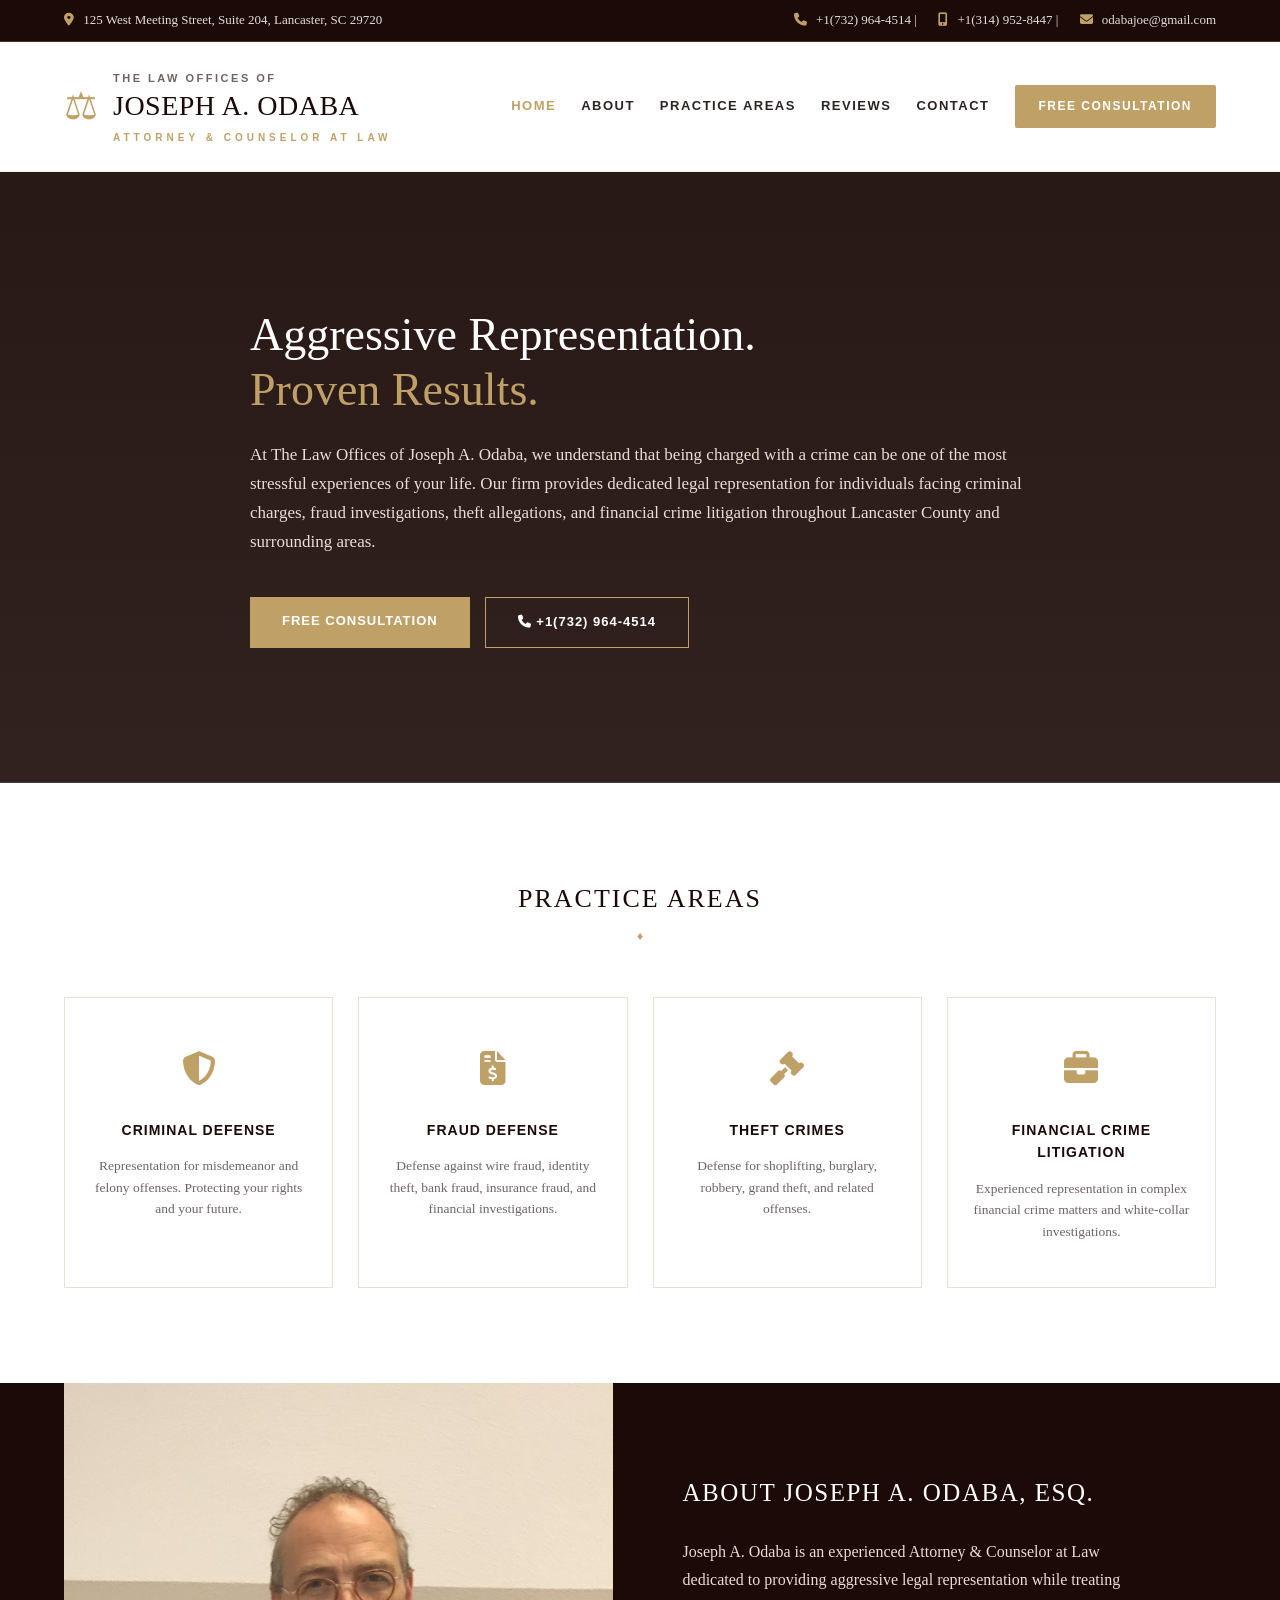
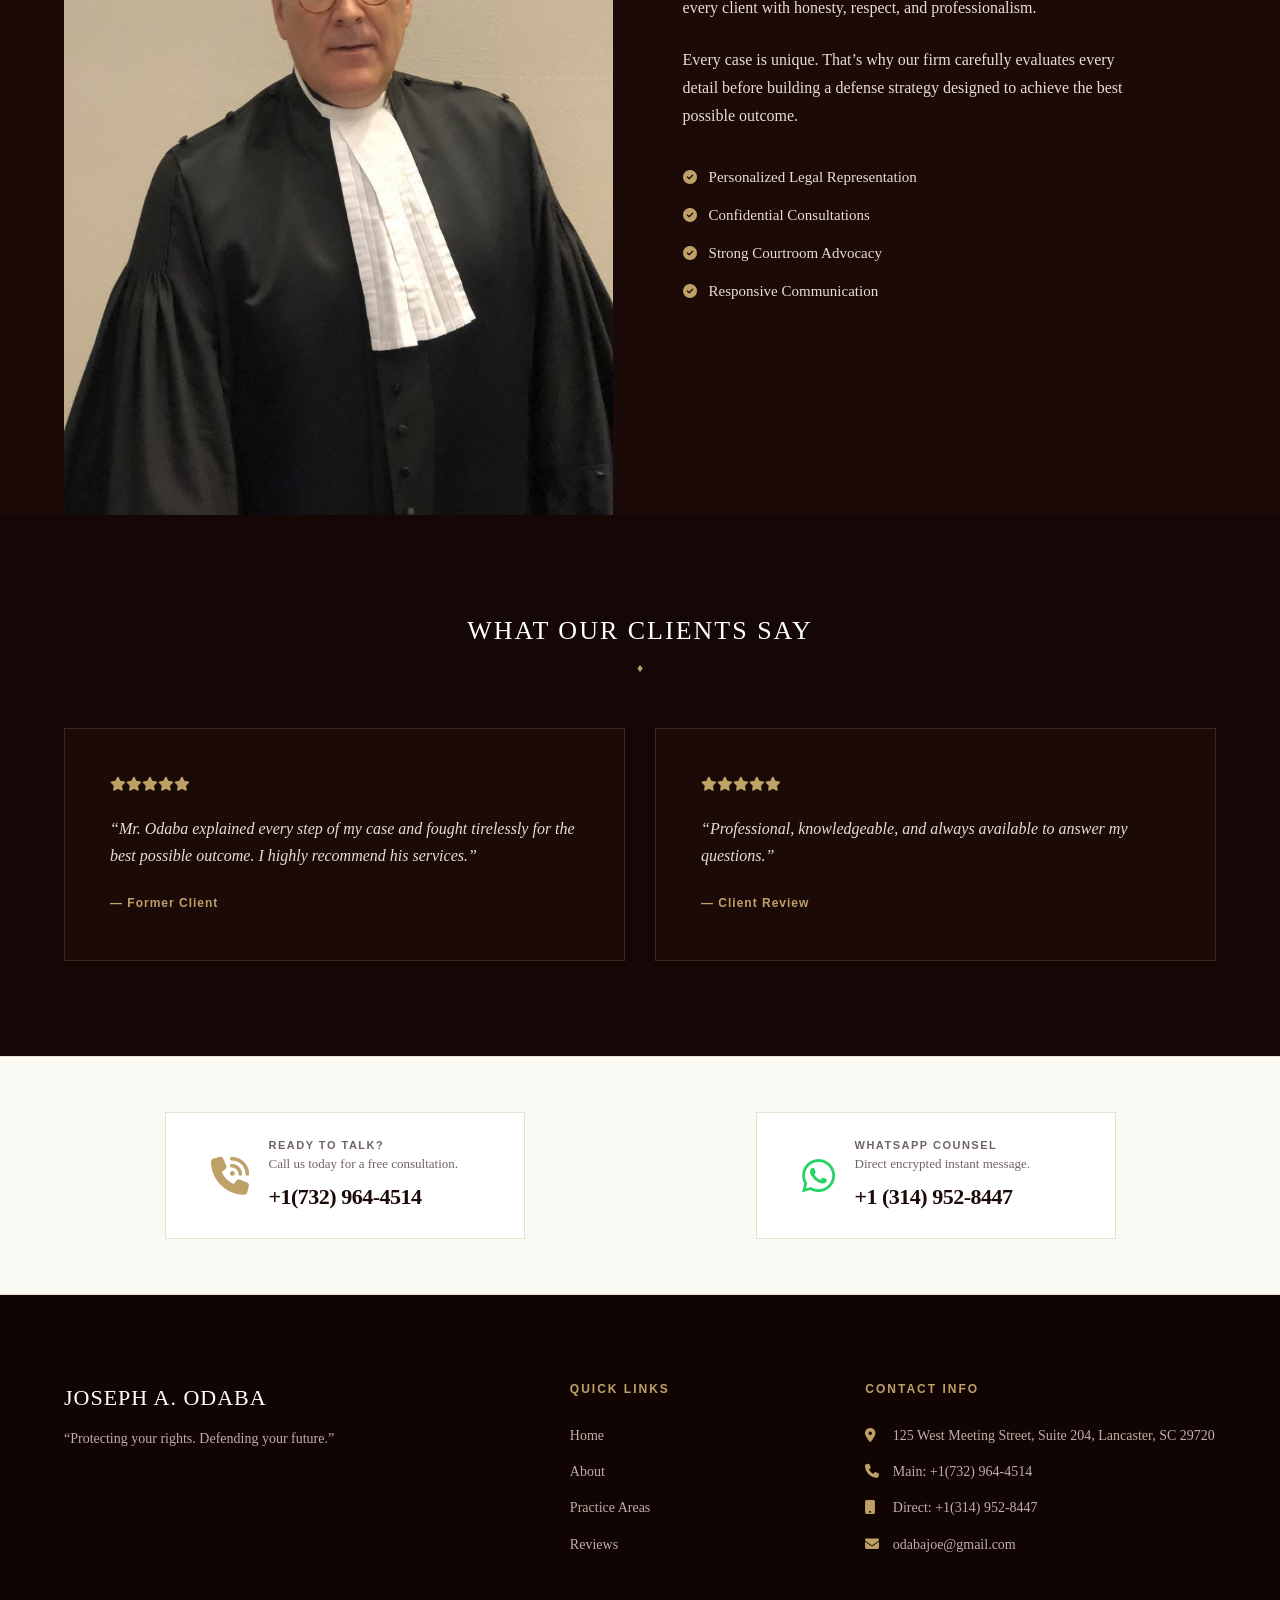
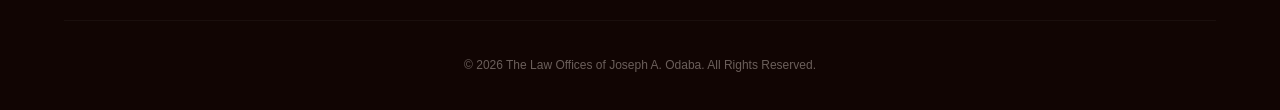
==== index.html @ 40cebd3b "fix spelling typo in index.html" ====
<!doctype html>
<html lang="en">
  <head>
    <meta charset="UTF-8" />
    <meta name="viewport" content="width=device-width, initial-scale=1.0" />
    <title>The Law Offices of Joseph A. Odaba</title>
    <link rel="stylesheet" href="style.css" />
    <!-- Font Awesome Icons -->
    <link
      rel="stylesheet"
      href="https://cdnjs.cloudflare.com/ajax/libs/font-awesome/6.4.0/css/all.min.css"
    />
  </head>
  <body>
    <!-- TOP BAR -->
    <div class="top-bar">
      <div class="container top-bar-content">
        <div class="top-left-info">
          <i class="fa-solid fa-location-dot"></i> 125 West Meeting Street,
          Suite 204, Lancaster, SC 29720
        </div>
        <div class="top-right-info">
          <span><i class="fa-solid fa-phone"></i> +1(732) 964-4514</span> |
          <span
            ><i class="fa-solid fa-mobile-screen-button"></i> +1(314)
            952-8447</span
          >
          |
          <span><i class="fa-solid fa-envelope"></i> odabajoe@gmail.com</span>
        </div>
      </div>
    </div>

    <!-- HEADER / NAVIGATION -->
    <header>
      <div class="container header-content">
        <div class="logo-area">
          <div class="scales-icon">⚖</div>
          <div class="logo-text">
            <span class="logo-title">THE LAW OFFICES OF</span>
            <h1 class="logo-name">JOSEPH A. ODABA</h1>
            <span class="logo-subtitle">ATTORNEY & COUNSELOR AT LAW</span>
          </div>
        </div>
        <nav class="main-nav">
          <a href="#home" class="active">HOME</a>
          <a href="#about">ABOUT</a>
          <a href="#practice">PRACTICE AREAS</a>
          <a href="#reviews">REVIEWS</a>
          <a href="#contact">CONTACT</a>
          <a href="#contact" class="btn-consultation">FREE CONSULTATION</a>
        </nav>
      </div>
    </header>

    <!-- HERO SECTION -->
    <section id="home" class="hero">
      <div class="hero-overlay"></div>
      <div class="container hero-content">
        <h2 class="hero-headline">
          Aggressive Representation.<br /><span class="accent-gold"
            >Proven Results.</span
          >
        </h2>
        <p class="hero-text">
          At The Law Offices of Joseph A. Odaba, we understand that being
          charged with a crime can be one of the most stressful experiences of
          your life. Our firm provides dedicated legal representation for
          individuals facing criminal charges, fraud investigations, theft
          allegations, and financial crime litigation throughout Lancaster
          County and surrounding areas.
        </p>
        <div class="hero-actions">
          <a href="#contact" class="btn-gold-solid">FREE CONSULTATION</a>
          <a href="tel:+1(732) 964-4514" class="btn-phone-outline"
            ><i class="fa-solid fa-phone"></i> +1(732) 964-4514</a
          >
        </div>
      </div>
    </section>

    <!-- PRACTICE AREAS -->
    <section id="practice" class="practice-areas">
      <div class="container">
        <h3 class="section-title">PRACTICE AREAS</h3>
        <div class="title-divider">♦</div>

        <div class="practice-grid">
          <div class="practice-card">
            <div class="card-icon-box">
              <i class="fa-solid fa-shield-halved"></i>
            </div>
            <h4>CRIMINAL DEFENSE</h4>
            <p>
              Representation for misdemeanor and felony offenses. Protecting
              your rights and your future.
            </p>
          </div>
          <div class="practice-card">
            <div class="card-icon-box">
              <i class="fa-solid fa-file-invoice-dollar"></i>
            </div>
            <h4>FRAUD DEFENSE</h4>
            <p>
              Defense against wire fraud, identity theft, bank fraud, insurance
              fraud, and financial investigations.
            </p>
          </div>
          <div class="practice-card">
            <div class="card-icon-box"><i class="fa-solid fa-gavel"></i></div>
            <h4>THEFT CRIMES</h4>
            <p>
              Defense for shoplifting, burglary, robbery, grand theft, and
              related offenses.
            </p>
          </div>
          <div class="practice-card">
            <div class="card-icon-box">
              <i class="fa-solid fa-briefcase"></i>
            </div>
            <h4>FINANCIAL CRIME LITIGATION</h4>
            <p>
              Experienced representation in complex financial crime matters and
              white-collar investigations.
            </p>
          </div>
        </div>
      </div>
    </section>

    <!-- ABOUT SECTION -->
    <section id="about" class="about-section">
      <div class="container about-grid">
        <div class="about-image-wrapper">
          <!-- Verbatim image filename referenced directly as instructed -->
          <img src="law.jpeg" alt="Joseph A. Odaba, Esq." class="lawyer-img" />
        </div>
        <div class="about-info-box">
          <h3>ABOUT JOSEPH A. ODABA, ESQ.</h3>
          <p>
            Joseph A. Odaba is an experienced Attorney & Counselor at Law
            dedicated to providing aggressive legal representation while
            treating every client with honesty, respect, and professionalism.
          </p>
          <p>
            Every case is unique. That’s why our firm carefully evaluates every
            detail before building a defense strategy designed to achieve the
            best possible outcome.
          </p>

          <ul class="why-choose-list">
            <li>
              <i class="fa-solid fa-circle-check"></i> Personalized Legal
              Representation
            </li>
            <li>
              <i class="fa-solid fa-circle-check"></i> Confidential
              Consultations
            </li>
            <li>
              <i class="fa-solid fa-circle-check"></i> Strong Courtroom Advocacy
            </li>
            <li>
              <i class="fa-solid fa-circle-check"></i> Responsive Communication
            </li>
          </ul>
        </div>
      </div>
    </section>

    <!-- TESTIMONIALS & REVIEWS -->
    <section id="reviews" class="reviews-section">
      <div class="container">
        <h3 class="section-title text-white">WHAT OUR CLIENTS SAY</h3>
        <div class="title-divider gold-divider">♦</div>

        <div class="reviews-grid">
          <div class="review-card">
            <div class="stars">
              <i class="fa-solid fa-star"></i><i class="fa-solid fa-star"></i
              ><i class="fa-solid fa-star"></i><i class="fa-solid fa-star"></i
              ><i class="fa-solid fa-star"></i>
            </div>
            <p class="review-body">
              “Mr. Odaba explained every step of my case and fought tirelessly
              for the best possible outcome. I highly recommend his services.”
            </p>
            <span class="review-author">— Former Client</span>
          </div>
          <div class="review-card">
            <div class="stars">
              <i class="fa-solid fa-star"></i><i class="fa-solid fa-star"></i
              ><i class="fa-solid fa-star"></i><i class="fa-solid fa-star"></i
              ><i class="fa-solid fa-star"></i>
            </div>
            <p class="review-body">
              “Professional, knowledgeable, and always available to answer my
              questions.”
            </p>
            <span class="review-author">— Client Review</span>
          </div>
        </div>
      </div>
    </section>

    <!-- CONTACT / FOOTER PANEL -->
    <section id="contact" class="contact-cta">
      <div class="container cta-flex">
        <div class="cta-box">
          <i class="fa-solid fa-phone-volume cta-icon"></i>
          <div>
            <h5>READY TO TALK?</h5>
            <p>Call us today for a free consultation.</p>
            <a href="tel:+1(732) 964-4514" class="cta-link">+1(732) 964-4514</a>
          </div>
        </div>
        <div class="cta-box">
          <i class="fa-brands fa-whatsapp cta-icon whatsapp-color"></i>
          <div>
            <h5>WHATSAPP COUNSEL</h5>
            <p>Direct encrypted instant message.</p>
            <a href="https://wa.me/13149528447" target="_blank" class="cta-link"
              >+1 (314) 952-8447</a
            >
          </div>
        </div>
      </div>
    </section>

    <footer>
      <div class="container footer-grid">
        <div class="footer-col branding">
          <h2>JOSEPH A. ODABA</h2>
          <p>“Protecting your rights. Defending your future.”</p>
        </div>
        <div class="footer-col links">
          <h4>QUICK LINKS</h4>
          <a href="#home">Home</a>
          <a href="#about">About</a>
          <a href="#practice">Practice Areas</a>
          <a href="#reviews">Reviews</a>
        </div>
        <div class="footer-col contact-info">
          <h4>CONTACT INFO</h4>
          <p>
            <i class="fa-solid fa-location-dot"></i> 125 West Meeting Street,
            Suite 204, Lancaster, SC 29720
          </p>
          <p><i class="fa-solid fa-phone"></i> Main: +1(732) 964-4514</p>
          <p>
            <i class="fa-solid fa-mobile-button"></i> Direct: +1(314) 952-8447
          </p>
          <p><i class="fa-solid fa-envelope"></i> odabajoe@gmail.com</p>
        </div>
      </div>
      <div class="footer-bottom">
        &copy; 2026 The Law Offices of Joseph A. Odaba. All Rights Reserved.
      </div>
    </footer>
  </body>
</html>
---- style.css ----
/* ==========================================================================
   THE LAW OFFICES OF JOSEPH A. ODABA - PRECISE COLOR MATRIX
   ========================================================================== */

:root {
  /* Exact tones sampled directly from the provided design layout */
  --espresso-dark: #1b0a07; /* Signature deep chocolate brown seen in the hero & footers */
  --espresso-card: #271410; /* Lighter warm brown tone used inside dark section cards */
  --gold-premium: #bfa168; /* The luxurious gold/amber for titles, stars, and buttons */
  --gold-hover: #a3854e; /* Rich deep gold for hover feedback animations */
  --cream-bg: #fbf9f4; /* Off-white warm background contrast panels */
  --white: #ffffff; /* Default crisp background */
  --text-charcoal: #2d2422; /* Off-black text color specialized for elite readability */
  --text-muted: #706461; /* Muted ash brown for structural subtext lines */
  --border-light: #eae0d2; /* Elegant fine lines to section content grid cards */
}

/* --- Global Overrides & Baseline Typography --- */
* {
  margin: 0;
  padding: 0;
  box-sizing: border-box;
  font-family: "Times New Roman", Times, Georgia, serif;
  scroll-behavior: smooth;
}

body {
  background-color: var(--white);
  color: var(--text-charcoal);
  line-height: 1.6;
  -webkit-font-smoothing: antialiased;
}

.container {
  width: 90%;
  max-width: 1240px;
  margin: 0 auto;
}

/* --- 1. Top Global Bar (Deep Espresso) --- */
.top-bar {
  background-color: var(--espresso-dark);
  color: #e3deda;
  font-size: 13px;
  padding: 10px 0;
  border-bottom: 1px solid rgba(191, 161, 104, 0.25);
  font-family: "Arial", sans-serif;
}
.top-bar-content {
  display: flex;
  justify-content: space-between;
  align-items: center;
}
.top-bar i {
  color: var(--gold-premium);
  margin-right: 6px;
}
.top-right-info span {
  margin-left: 18px;
}

/* --- 2. Executive Navigation Suite --- */
header {
  background-color: var(--white);
  padding: 22px 0;
  border-bottom: 1px solid #f5efe7;
}
.header-content {
  display: flex;
  justify-content: space-between;
  align-items: center;
}
.logo-area {
  display: flex;
  align-items: center;
  gap: 15px;
}
.scales-icon {
  font-size: 38px;
  color: var(--gold-premium);
  line-height: 1;
}
.logo-text .logo-title {
  font-size: 11px;
  letter-spacing: 2.5px;
  color: var(--text-muted);
  font-family: "Arial", sans-serif;
  font-weight: 700;
}
.logo-name {
  font-size: 28px;
  font-weight: normal;
  color: var(--espresso-dark);
  letter-spacing: 0.5px;
  line-height: 1;
  margin: 3px 0;
}
.logo-subtitle {
  font-size: 10px;
  letter-spacing: 4px;
  color: var(--gold-premium);
  font-family: "Arial", sans-serif;
  font-weight: bold;
}
.main-nav {
  display: flex;
  align-items: center;
  gap: 25px;
}
.main-nav a {
  text-decoration: none;
  color: var(--text-charcoal);
  font-size: 13px;
  font-weight: 600;
  letter-spacing: 1.5px;
  font-family: "Arial", sans-serif;
  transition: color 0.2s ease;
}
.main-nav a:hover,
.main-nav a.active {
  color: var(--gold-premium);
}
.btn-consultation {
  background-color: var(--gold-premium);
  color: var(--white) !important;
  padding: 12px 24px;
  font-size: 12px !important;
  font-weight: 700 !important;
  letter-spacing: 1px;
  border-radius: 2px;
  transition: background-color 0.2s ease;
}
.btn-consultation:hover {
  background-color: var(--gold-hover);
}

/* --- 3. Hero Showcase Zone (Warm Dark Brown Gradient) --- */
.hero {
  position: relative;
  /* Implements the exact dark-brown background tone utilizing a fall-back corporate banner overlay */
  background:
    linear-gradient(rgba(27, 10, 7, 0.94), rgba(27, 10, 7, 0.9)),
    url("https://images.unsplash.com/photo-1589829545856-d10d557cf95f?auto=format&fit=crop&q=80&w=1600");
  background-size: cover;
  background-position: center;
  padding: 135px 0;
  color: var(--white);
}
.hero-content {
  max-width: 780px;
}
.hero-headline {
  font-size: 46px;
  font-weight: normal;
  line-height: 1.2;
  margin-bottom: 24px;
}
.accent-gold {
  color: var(--gold-premium);
}
.hero-text {
  font-size: 17px;
  line-height: 1.7;
  color: #eada91; /* Warm tinted readability color */
  color: #ebdcd5;
  margin-bottom: 40px;
}
.hero-actions {
  display: flex;
  gap: 15px;
}
.btn-gold-solid {
  background-color: var(--gold-premium);
  color: var(--white);
  padding: 14px 32px;
  text-decoration: none;
  font-size: 13px;
  font-weight: bold;
  font-family: "Arial", sans-serif;
  letter-spacing: 1px;
  transition: background-color 0.2s;
}
.btn-gold-solid:hover {
  background-color: var(--gold-hover);
}

.btn-phone-outline {
  border: 1px solid var(--gold-premium);
  color: var(--white);
  padding: 14px 32px;
  text-decoration: none;
  font-size: 13px;
  font-weight: bold;
  font-family: "Arial", sans-serif;
  letter-spacing: 1px;
  transition:
    background-color 0.2s,
    color 0.2s;
}
.btn-phone-outline:hover {
  background-color: var(--gold-premium);
  color: var(--espresso-dark);
}

/* --- 4. Practice Areas Showcase (White Background Section) --- */
.practice-areas {
  padding: 95px 0;
  background-color: var(--white);
}
.section-title {
  text-align: center;
  font-size: 26px;
  font-weight: normal;
  letter-spacing: 2px;
  color: var(--espresso-dark);
}
.title-divider {
  text-align: center;
  color: var(--gold-premium);
  font-size: 12px;
  margin: 8px 0 50px 0;
}
.practice-grid {
  display: grid;
  grid-template-columns: repeat(4, 1fr);
  gap: 25px;
}
.practice-card {
  border: 1px solid var(--border-light);
  padding: 45px 24px;
  text-align: center;
  background: var(--white);
  transition:
    transform 0.2s,
    border-color 0.2s,
    box-shadow 0.2s;
}
.practice-card:hover {
  border-color: var(--gold-premium);
  transform: translateY(-4px);
  box-shadow: 0 8px 20px rgba(27, 10, 7, 0.05);
}
.card-icon-box {
  font-size: 34px;
  color: var(--gold-premium);
  margin-bottom: 22px;
}
.practice-card h4 {
  font-size: 14px;
  font-family: "Arial", sans-serif;
  color: var(--espresso-dark);
  margin-bottom: 14px;
  letter-spacing: 1px;
  font-weight: 700;
}
.practice-card p {
  font-size: 13.5px;
  color: var(--text-muted);
  line-height: 1.6;
}

/* --- 5. Bio Segment (Deep Chocolate Brown Background Panel) --- */
.about-section {
  background-color: var(--espresso-dark);
  color: var(--white);
  padding: 0;
}
.about-grid {
  display: grid;
  grid-template-columns: 1fr 1.1fr;
  align-items: stretch;
}
.about-image-wrapper {
  position: relative;
  min-height: 500px;
}
.lawyer-img {
  width: 100%;
  height: 100%;
  object-fit: cover;
  display: block;
}
.about-info-box {
  padding: 90px 70px;
  background-color: var(--espresso-dark);
}
.about-info-box h3 {
  font-size: 25px;
  font-weight: normal;
  color: var(--white);
  letter-spacing: 1.5px;
  margin-bottom: 25px;
}
.about-info-box p {
  font-size: 16px;
  line-height: 1.75;
  margin-bottom: 24px;
  color: #ebdcd5;
}
.why-choose-list {
  list-style: none;
  margin-top: 35px;
}
.why-choose-list li {
  font-size: 15px;
  margin-bottom: 14px;
  display: flex;
  align-items: center;
  color: #ebdcd5;
}
.why-choose-list i {
  color: var(--gold-premium);
  margin-right: 12px;
  font-size: 14px;
}

/* --- 6. Client Testimonials (Rich Espresso / Charcoal Dark Brown) --- */
.reviews-section {
  background-color: #140705; /* Extra deep tone matching the lower sections */
  padding: 95px 0;
}
.text-white {
  color: var(--white);
}
.reviews-grid {
  display: grid;
  grid-template-columns: 1fr 1fr;
  gap: 30px;
}
.review-card {
  background-color: var(--espresso-dark);
  padding: 45px;
  border: 1px solid rgba(191, 161, 104, 0.2);
}
.stars {
  color: var(--gold-premium);
  margin-bottom: 18px;
  font-size: 14px;
}
.review-body {
  color: #e6ded9;
  font-style: italic;
  font-size: 16px;
  line-height: 1.7;
  margin-bottom: 20px;
}
.review-author {
  color: var(--gold-premium);
  font-family: "Arial", sans-serif;
  font-size: 12px;
  font-weight: bold;
  letter-spacing: 1px;
}

/* --- 7. Contact Communications Split (Warm Cream / White Background) --- */
.contact-cta {
  background-color: var(--cream-bg);
  border-top: 1px solid var(--border-light);
  border-bottom: 1px solid var(--border-light);
  padding: 55px 0;
}
.cta-flex {
  display: flex;
  justify-content: space-around;
  align-items: center;
  flex-wrap: wrap;
  gap: 30px;
}
.cta-box {
  display: flex;
  align-items: center;
  gap: 20px;
  background: var(--white);
  padding: 24px 45px;
  border: 1px solid var(--border-light);
  min-width: 360px;
}
.cta-icon {
  font-size: 38px;
  color: var(--gold-premium);
}
.whatsapp-color {
  color: #25d366; /* Standard modern chat icon green code */
}
.cta-box h5 {
  font-family: "Arial", sans-serif;
  font-size: 11px;
  letter-spacing: 1.5px;
  color: var(--text-muted);
  font-weight: 700;
}
.cta-box p {
  font-size: 13px;
  color: var(--text-muted);
  margin-bottom: 4px;
}
.cta-link {
  font-size: 22px;
  font-weight: bold;
  color: var(--espresso-dark);
  text-decoration: none;
  letter-spacing: -0.5px;
}

/* --- 8. Firm Footer Matrix (Deepest Midnight Espresso Brown) --- */
footer {
  background-color: #110503;
  color: #bfaea9;
  padding: 85px 0 35px 0;
  font-size: 14px;
}
.footer-grid {
  display: grid;
  grid-template-columns: 1.3fr 0.7fr 1fr;
  gap: 50px;
  padding-bottom: 50px;
  border-bottom: 1px solid rgba(255, 255, 255, 0.04);
}
.footer-col h2 {
  color: var(--white);
  font-weight: normal;
  font-size: 22px;
  letter-spacing: 1px;
  margin-bottom: 12px;
}
.footer-col h4 {
  color: var(--gold-premium);
  font-family: "Arial", sans-serif;
  font-size: 12px;
  font-weight: bold;
  margin-bottom: 25px;
  letter-spacing: 2px;
}
.footer-col a {
  display: block;
  color: #bfaea9;
  text-decoration: none;
  margin-bottom: 14px;
  transition: color 0.2s;
}
.footer-col a:hover {
  color: var(--gold-premium);
}
.footer-col p {
  margin-bottom: 14px;
  line-height: 1.6;
}
.footer-col i {
  color: var(--gold-premium);
  margin-right: 10px;
  width: 14px;
}
.footer-bottom {
  text-align: center;
  font-size: 12px;
  color: #6b5f5b;
  padding-top: 35px;
  font-family: "Arial", sans-serif;
}

/* --- Adaptive Viewport Layout Matrices --- */
@media (max-width: 1024px) {
  .practice-grid {
    grid-template-columns: repeat(2, 1fr);
  }
  .about-grid {
    grid-template-columns: 1fr;
  }
  .about-image-wrapper {
    min-height: 380px;
  }
  .footer-grid {
    grid-template-columns: 1fr;
    gap: 40px;
  }
}

@media (max-width: 768px) {
  .header-content {
    flex-direction: column;
    gap: 20px;
    text-align: center;
  }
  .main-nav {
    flex-direction: column;
    gap: 15px;
  }
  .hero h1 {
    font-size: 34px;
  }
  .practice-grid,
  .reviews-grid {
    grid-template-columns: 1fr;
  }
  .top-bar-content {
    flex-direction: column;
    gap: 8px;
    text-align: center;
  }
}
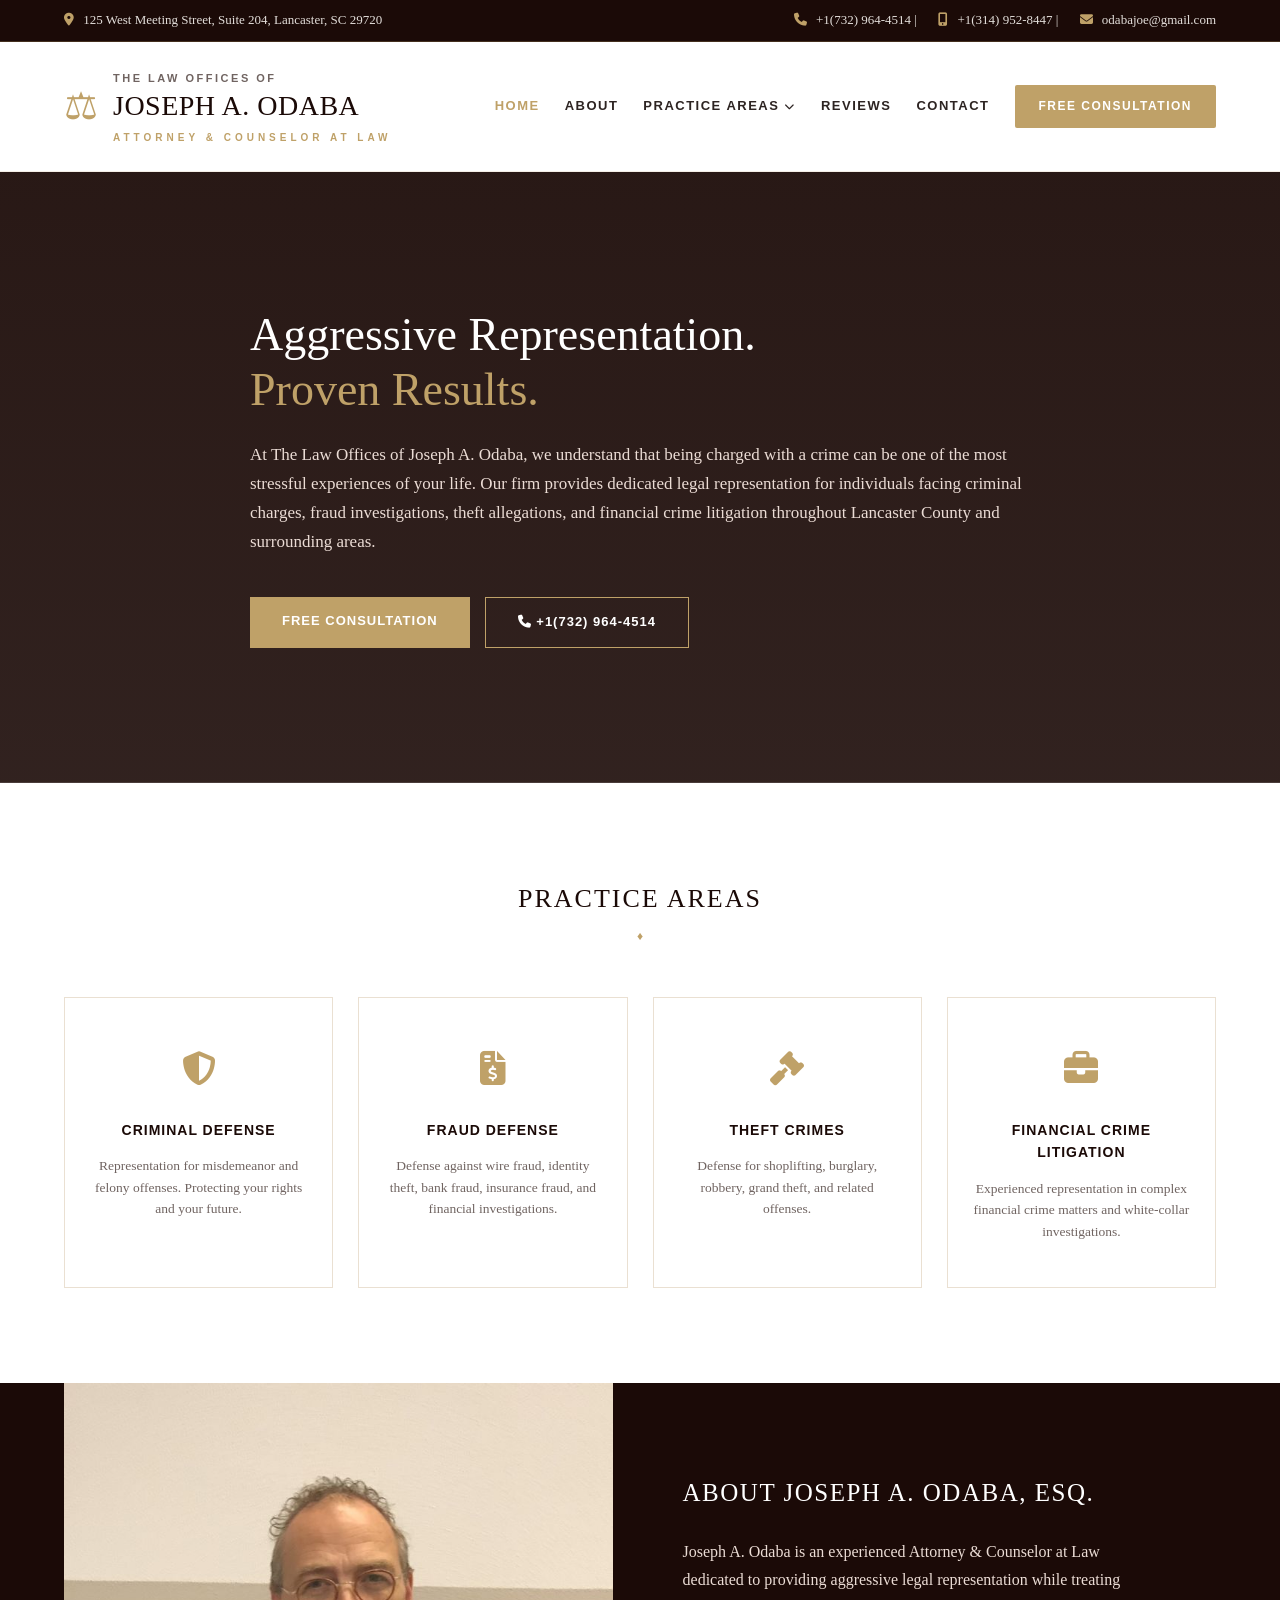
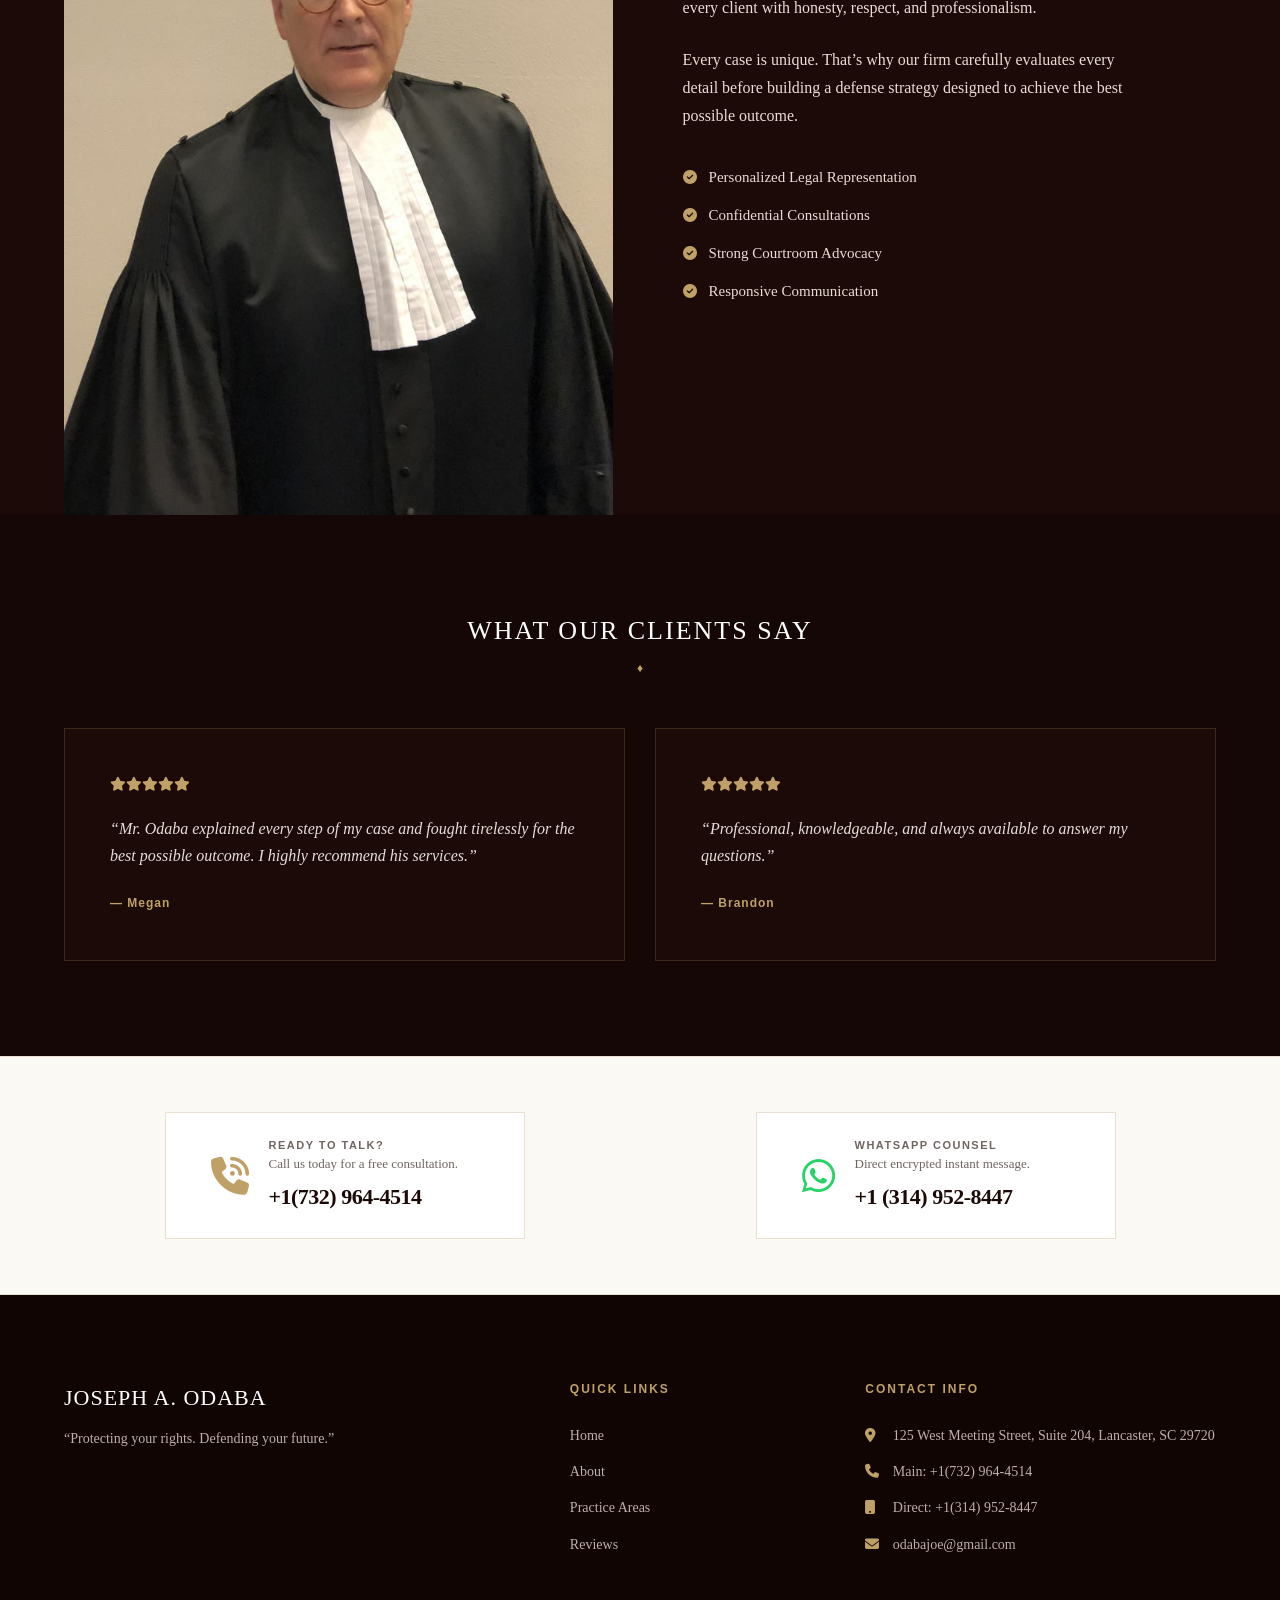
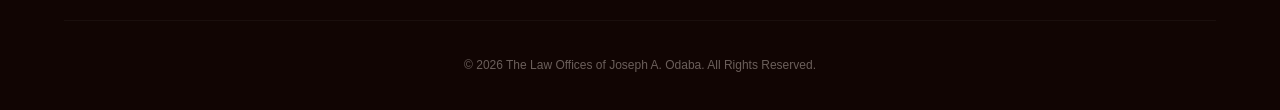
==== commit 188e2426: "Add responsive CSS dropdown menu" ====
--- a/index.html
+++ b/index.html
@@ -5,14 +5,12 @@
     <meta name="viewport" content="width=device-width, initial-scale=1.0" />
     <title>The Law Offices of Joseph A. Odaba</title>
     <link rel="stylesheet" href="style.css" />
-    <!-- Font Awesome Icons -->
     <link
       rel="stylesheet"
       href="https://cdnjs.cloudflare.com/ajax/libs/font-awesome/6.4.0/css/all.min.css"
     />
   </head>
   <body>
-    <!-- TOP BAR -->
     <div class="top-bar">
       <div class="container top-bar-content">
         <div class="top-left-info">
@@ -31,7 +29,6 @@
       </div>
     </div>
 
-    <!-- HEADER / NAVIGATION -->
     <header>
       <div class="container header-content">
         <div class="logo-area">
@@ -42,10 +39,30 @@
             <span class="logo-subtitle">ATTORNEY & COUNSELOR AT LAW</span>
           </div>
         </div>
+
+        <input type="checkbox" id="menu-toggle" class="menu-toggle" />
+        <label for="menu-toggle" class="hamburger">
+          <span></span>
+          <span></span>
+          <span></span>
+        </label>
+
         <nav class="main-nav">
           <a href="#home" class="active">HOME</a>
           <a href="#about">ABOUT</a>
-          <a href="#practice">PRACTICE AREAS</a>
+
+          <div class="dropdown">
+            <a href="#practice" class="dropdown-trigger"
+              >PRACTICE AREAS <i class="fa-solid fa-chevron-down arrow"></i
+            ></a>
+            <div class="dropdown-content">
+              <a href="#practice">Criminal Defense</a>
+              <a href="#practice">Fraud Defense</a>
+              <a href="#practice">Theft Crimes</a>
+              <a href="#practice">Financial Crime Litigation</a>
+            </div>
+          </div>
+
           <a href="#reviews">REVIEWS</a>
           <a href="#contact">CONTACT</a>
           <a href="#contact" class="btn-consultation">FREE CONSULTATION</a>
@@ -53,7 +70,6 @@
       </div>
     </header>
 
-    <!-- HERO SECTION -->
     <section id="home" class="hero">
       <div class="hero-overlay"></div>
       <div class="container hero-content">
@@ -79,7 +95,6 @@
       </div>
     </section>
 
-    <!-- PRACTICE AREAS -->
     <section id="practice" class="practice-areas">
       <div class="container">
         <h3 class="section-title">PRACTICE AREAS</h3>
@@ -128,11 +143,9 @@
       </div>
     </section>
 
-    <!-- ABOUT SECTION -->
     <section id="about" class="about-section">
       <div class="container about-grid">
         <div class="about-image-wrapper">
-          <!-- Verbatim image filename referenced directly as instructed -->
           <img src="law.jpeg" alt="Joseph A. Odaba, Esq." class="lawyer-img" />
         </div>
         <div class="about-info-box">
@@ -168,7 +181,6 @@
       </div>
     </section>
 
-    <!-- TESTIMONIALS & REVIEWS -->
     <section id="reviews" class="reviews-section">
       <div class="container">
         <h3 class="section-title text-white">WHAT OUR CLIENTS SAY</h3>
@@ -185,7 +197,7 @@
               “Mr. Odaba explained every step of my case and fought tirelessly
               for the best possible outcome. I highly recommend his services.”
             </p>
-            <span class="review-author">— Former Client</span>
+            <span class="review-author">— Megan</span>
           </div>
           <div class="review-card">
             <div class="stars">
@@ -197,13 +209,12 @@
               “Professional, knowledgeable, and always available to answer my
               questions.”
             </p>
-            <span class="review-author">— Client Review</span>
-          </div>
-        </div>
-      </div>
-    </section>
-
-    <!-- CONTACT / FOOTER PANEL -->
+            <span class="review-author">— Brandon</span>
+          </div>
+        </div>
+      </div>
+    </section>
+
     <section id="contact" class="contact-cta">
       <div class="container cta-flex">
         <div class="cta-box">
--- a/style.css
+++ b/style.css
@@ -64,6 +64,7 @@
   background-color: var(--white);
   padding: 22px 0;
   border-bottom: 1px solid #f5efe7;
+  position: relative; /* Added to keep nav stack order exact */
 }
 .header-content {
   display: flex;
@@ -132,6 +133,66 @@
 }
 .btn-consultation:hover {
   background-color: var(--gold-hover);
+}
+
+/* ==========================================
+   ADDED: PURE CSS RESPONSIVE DROPDOWN ENGINE
+   ========================================== */
+.menu-toggle,
+.hamburger {
+  display: none; /* Default hidden on desktop screens */
+}
+
+/* Dropdown Wrapper Container */
+.dropdown {
+  position: relative;
+  display: inline-block;
+}
+.dropdown-trigger {
+  display: flex;
+  align-items: center;
+}
+.dropdown-trigger .arrow {
+  font-size: 10px;
+  margin-left: 5px;
+  transition: transform 0.2s ease;
+}
+
+/* Hidden container state */
+.dropdown-content {
+  display: none;
+  position: absolute;
+  top: 100%;
+  left: -15px;
+  background-color: var(--white);
+  min-width: 230px;
+  box-shadow: 0px 8px 24px rgba(27, 10, 7, 0.12);
+  border-top: 3px solid var(--gold-premium);
+  padding: 8px 0;
+  z-index: 500;
+}
+.dropdown-content a {
+  display: block;
+  padding: 10px 20px;
+  color: var(--text-charcoal) !important;
+  font-weight: normal !important;
+  font-size: 13px;
+  letter-spacing: 0.5px;
+  border-bottom: none !important;
+}
+.dropdown-content a:hover {
+  background-color: var(--cream-bg);
+  color: var(--gold-premium) !important;
+}
+
+/* Hover reveal mechanic for Desktop layout sizes */
+@media (min-width: 769px) {
+  .dropdown:hover .dropdown-content {
+    display: block;
+  }
+  .dropdown:hover .dropdown-trigger .arrow {
+    transform: rotate(180deg);
+  }
 }
 
 /* --- 3. Hero Showcase Zone (Warm Dark Brown Gradient) --- */
@@ -161,7 +222,6 @@
 .hero-text {
   font-size: 17px;
   line-height: 1.7;
-  color: #eada91; /* Warm tinted readability color */
   color: #ebdcd5;
   margin-bottom: 40px;
 }
@@ -316,7 +376,7 @@
 
 /* --- 6. Client Testimonials (Rich Espresso / Charcoal Dark Brown) --- */
 .reviews-section {
-  background-color: #140705; /* Extra deep tone matching the lower sections */
+  background-color: #140705;
   padding: 95px 0;
 }
 .text-white {
@@ -380,7 +440,7 @@
   color: var(--gold-premium);
 }
 .whatsapp-color {
-  color: #25d366; /* Standard modern chat icon green code */
+  color: #25d366;
 }
 .cta-box h5 {
   font-family: "Arial", sans-serif;
@@ -475,16 +535,91 @@
   }
 }
 
+/* Refined and integrated responsive media query to preserve your style rules */
 @media (max-width: 768px) {
   .header-content {
+    flex-direction: row; /* Maintained layout grouping align values row-wise */
+    justify-content: space-between;
+    padding: 0 5%;
+  }
+
+  /* Expose hamburger button element on smaller displays */
+  .hamburger {
+    display: flex;
     flex-direction: column;
+    justify-content: space-between;
+    width: 26px;
+    height: 18px;
+    cursor: pointer;
+    z-index: 1000;
+  }
+  .hamburger span {
+    display: block;
+    height: 2px;
+    width: 100%;
+    background-color: var(--espresso-dark);
+    transition: all 0.3s ease;
+  }
+
+  /* Shift standard menu items into slide-down full overlay layout drawer */
+  .main-nav {
+    display: none;
+    flex-direction: column;
+    position: absolute;
+    top: 100%;
+    left: 0;
+    width: 100%;
+    background-color: var(--white);
+    padding: 25px;
+    box-shadow: 0px 10px 20px rgba(27, 10, 7, 0.08);
     gap: 20px;
+    align-items: flex-start;
+    z-index: 999;
+  }
+  .main-nav a {
+    width: 100%;
+    padding: 5px 0;
+    border-bottom: 1px solid #f5efe7;
+  }
+  .btn-consultation {
     text-align: center;
-  }
-  .main-nav {
-    flex-direction: column;
-    gap: 15px;
-  }
+    border-bottom: none;
+    margin-top: 5px;
+  }
+
+  /* Pure CSS Toggling Connector rule */
+  .menu-toggle:checked ~ .main-nav {
+    display: flex;
+  }
+
+  /* Transforms icon bars effortlessly to 'X' pattern */
+  .menu-toggle:checked ~ .hamburger span:nth-child(1) {
+    transform: translateY(8px) rotate(45deg);
+  }
+  .menu-toggle:checked ~ .hamburger span:nth-child(2) {
+    opacity: 0;
+  }
+  .menu-toggle:checked ~ .hamburger span:nth-child(3) {
+    transform: translateY(-8px) rotate(-45deg);
+  }
+
+  /* Accordion alternative layout mechanics for mobile drop menu */
+  .dropdown {
+    width: 100%;
+  }
+  .dropdown-content {
+    position: static;
+    box-shadow: none;
+    border-top: none;
+    border-left: 2px solid var(--gold-premium);
+    background-color: var(--cream-bg);
+    padding-left: 10px;
+    margin-top: 10px;
+  }
+  .dropdown:hover .dropdown-content {
+    display: block;
+  }
+
   .hero h1 {
     font-size: 34px;
   }
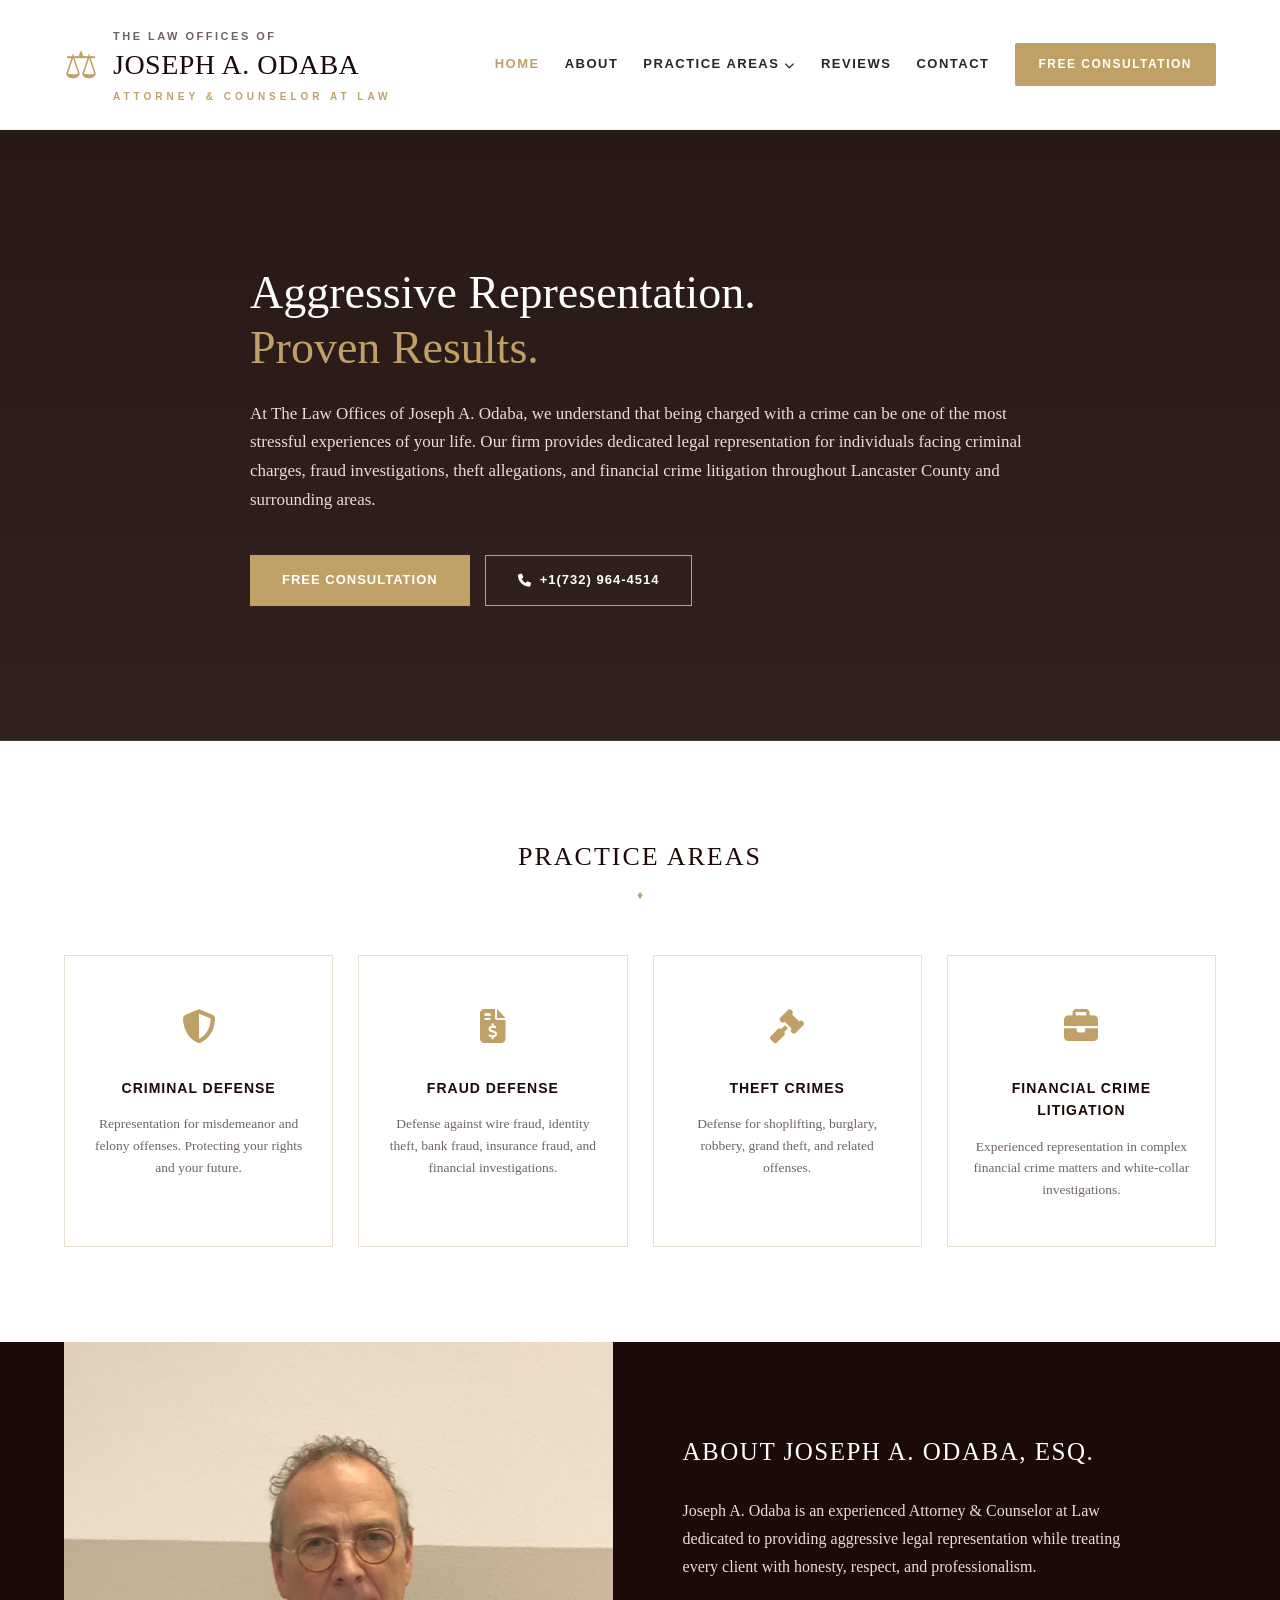
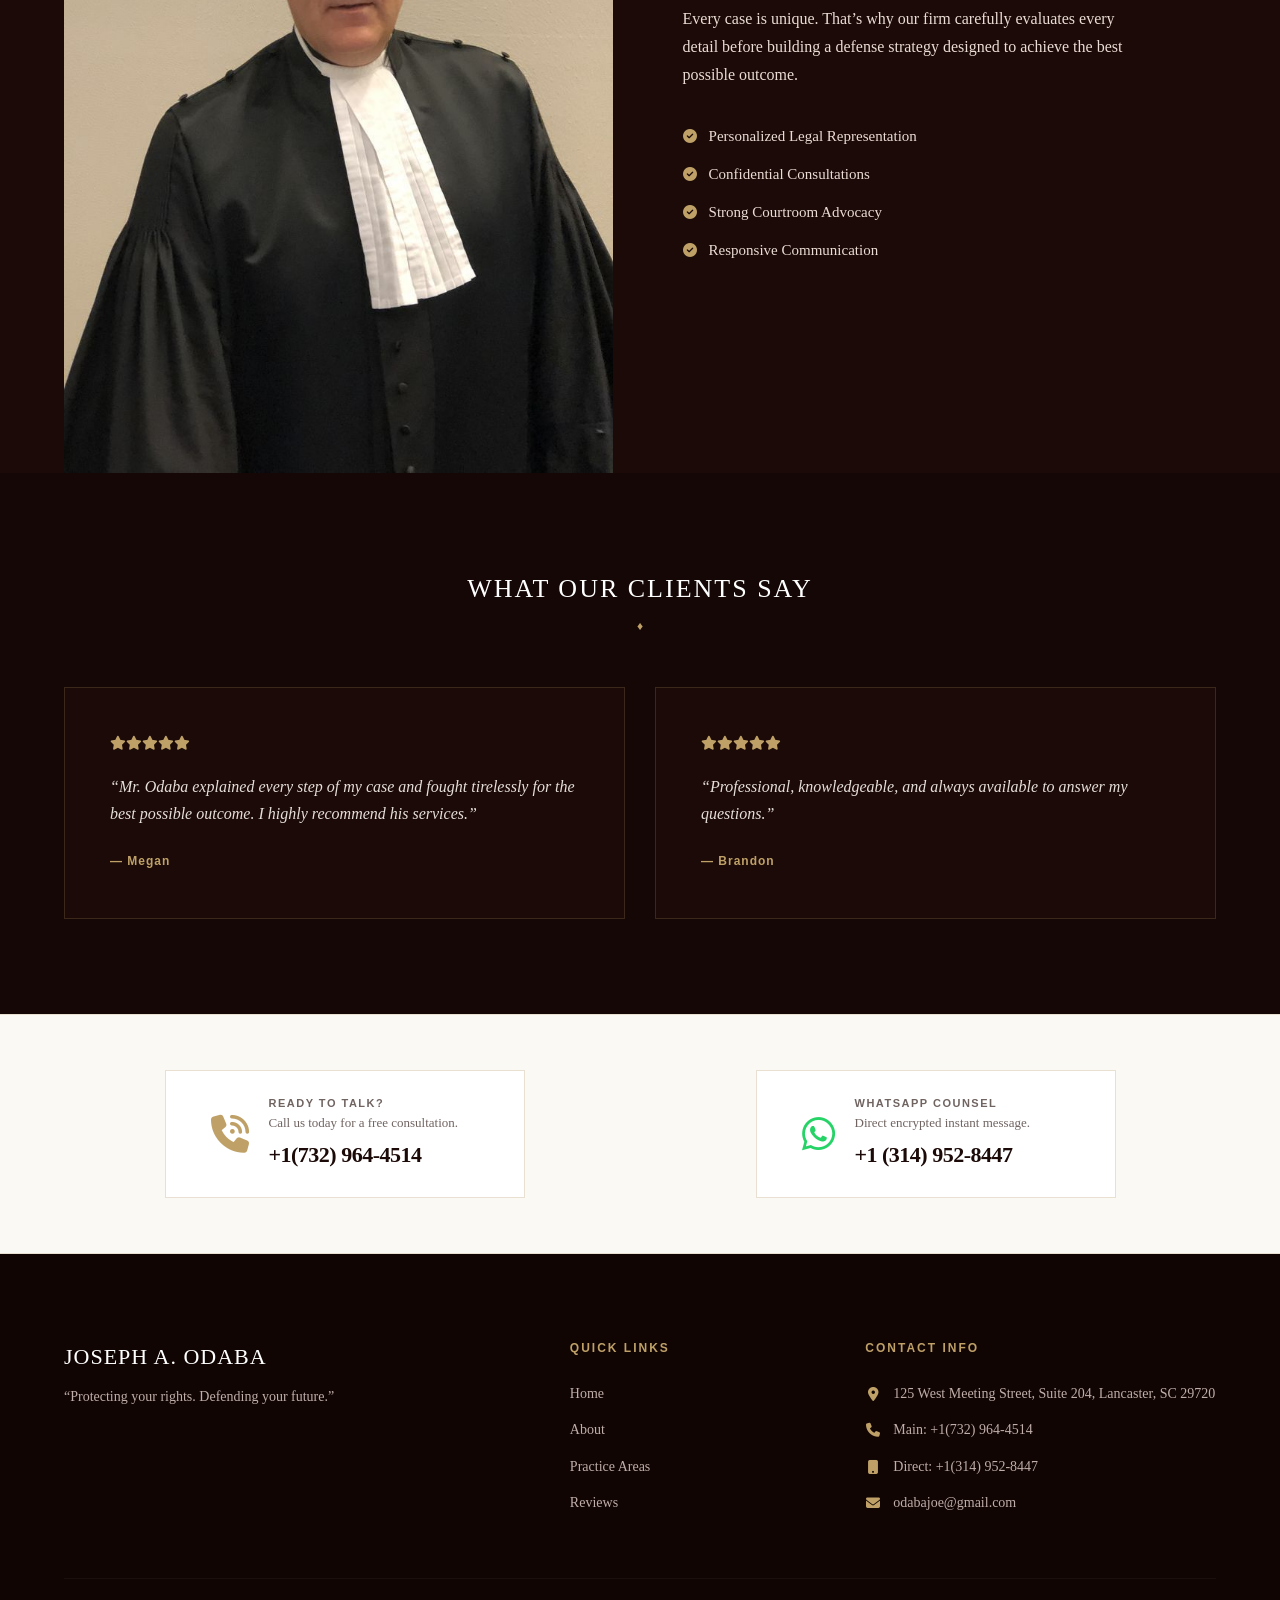
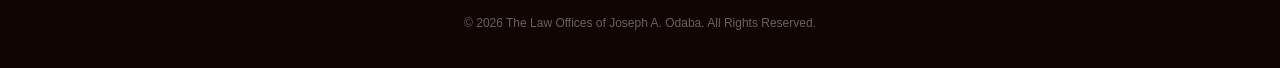
==== commit bf65875f: "fix: remove top header layout bar and align mobile hero buttons" ====
--- a/index.html
+++ b/index.html
@@ -5,30 +5,16 @@
     <meta name="viewport" content="width=device-width, initial-scale=1.0" />
     <title>The Law Offices of Joseph A. Odaba</title>
     <link rel="stylesheet" href="style.css" />
+    <!-- Font Awesome Icons -->
     <link
       rel="stylesheet"
       href="https://cdnjs.cloudflare.com/ajax/libs/font-awesome/6.4.0/css/all.min.css"
     />
   </head>
   <body>
-    <div class="top-bar">
-      <div class="container top-bar-content">
-        <div class="top-left-info">
-          <i class="fa-solid fa-location-dot"></i> 125 West Meeting Street,
-          Suite 204, Lancaster, SC 29720
-        </div>
-        <div class="top-right-info">
-          <span><i class="fa-solid fa-phone"></i> +1(732) 964-4514</span> |
-          <span
-            ><i class="fa-solid fa-mobile-screen-button"></i> +1(314)
-            952-8447</span
-          >
-          |
-          <span><i class="fa-solid fa-envelope"></i> odabajoe@gmail.com</span>
-        </div>
-      </div>
-    </div>
-
+    <!-- TOP BAR REMOVED ENTIRELY FOR A CLEANER HEADER LOOK -->
+
+    <!-- HEADER / NAVIGATION -->
     <header>
       <div class="container header-content">
         <div class="logo-area">
@@ -40,6 +26,7 @@
           </div>
         </div>
 
+        <!-- Pure CSS Mobile Menu Checkbox Trigger -->
         <input type="checkbox" id="menu-toggle" class="menu-toggle" />
         <label for="menu-toggle" class="hamburger">
           <span></span>
@@ -47,10 +34,12 @@
           <span></span>
         </label>
 
+        <!-- Main Nav transformed to handle Dropdowns and Mobile Drawer -->
         <nav class="main-nav">
           <a href="#home" class="active">HOME</a>
           <a href="#about">ABOUT</a>
 
+          <!-- Dropdown Architecture -->
           <div class="dropdown">
             <a href="#practice" class="dropdown-trigger"
               >PRACTICE AREAS <i class="fa-solid fa-chevron-down arrow"></i
@@ -70,6 +59,7 @@
       </div>
     </header>
 
+    <!-- HERO SECTION -->
     <section id="home" class="hero">
       <div class="hero-overlay"></div>
       <div class="container hero-content">
@@ -95,6 +85,7 @@
       </div>
     </section>
 
+    <!-- PRACTICE AREAS -->
     <section id="practice" class="practice-areas">
       <div class="container">
         <h3 class="section-title">PRACTICE AREAS</h3>
@@ -143,6 +134,7 @@
       </div>
     </section>
 
+    <!-- ABOUT SECTION -->
     <section id="about" class="about-section">
       <div class="container about-grid">
         <div class="about-image-wrapper">
@@ -181,6 +173,7 @@
       </div>
     </section>
 
+    <!-- TESTIMONIALS & REVIEWS -->
     <section id="reviews" class="reviews-section">
       <div class="container">
         <h3 class="section-title text-white">WHAT OUR CLIENTS SAY</h3>
@@ -215,6 +208,7 @@
       </div>
     </section>
 
+    <!-- CONTACT / FOOTER PANEL -->
     <section id="contact" class="contact-cta">
       <div class="container cta-flex">
         <div class="cta-box">
@@ -253,15 +247,23 @@
         </div>
         <div class="footer-col contact-info">
           <h4>CONTACT INFO</h4>
-          <p>
-            <i class="fa-solid fa-location-dot"></i> 125 West Meeting Street,
-            Suite 204, Lancaster, SC 29720
-          </p>
-          <p><i class="fa-solid fa-phone"></i> Main: +1(732) 964-4514</p>
-          <p>
-            <i class="fa-solid fa-mobile-button"></i> Direct: +1(314) 952-8447
-          </p>
-          <p><i class="fa-solid fa-envelope"></i> odabajoe@gmail.com</p>
+          <!-- Flex rows isolate icons from blocks of text to prevent wrapping errors -->
+          <div class="footer-contact-row">
+            <i class="fa-solid fa-location-dot"></i>
+            <span>125 West Meeting Street, Suite 204, Lancaster, SC 29720</span>
+          </div>
+          <div class="footer-contact-row">
+            <i class="fa-solid fa-phone"></i>
+            <span>Main: +1(732) 964-4514</span>
+          </div>
+          <div class="footer-contact-row">
+            <i class="fa-solid fa-mobile-button"></i>
+            <span>Direct: +1(314) 952-8447</span>
+          </div>
+          <div class="footer-contact-row">
+            <i class="fa-solid fa-envelope"></i>
+            <span>odabajoe@gmail.com</span>
+          </div>
         </div>
       </div>
       <div class="footer-bottom">
--- a/style.css
+++ b/style.css
@@ -3,16 +3,15 @@
    ========================================================================== */
 
 :root {
-  /* Exact tones sampled directly from the provided design layout */
-  --espresso-dark: #1b0a07; /* Signature deep chocolate brown seen in the hero & footers */
-  --espresso-card: #271410; /* Lighter warm brown tone used inside dark section cards */
-  --gold-premium: #bfa168; /* The luxurious gold/amber for titles, stars, and buttons */
-  --gold-hover: #a3854e; /* Rich deep gold for hover feedback animations */
-  --cream-bg: #fbf9f4; /* Off-white warm background contrast panels */
-  --white: #ffffff; /* Default crisp background */
-  --text-charcoal: #2d2422; /* Off-black text color specialized for elite readability */
-  --text-muted: #706461; /* Muted ash brown for structural subtext lines */
-  --border-light: #eae0d2; /* Elegant fine lines to section content grid cards */
+  --espresso-dark: #1b0a07;
+  --espresso-card: #271410;
+  --gold-premium: #bfa168;
+  --gold-hover: #a3854e;
+  --cream-bg: #fbf9f4;
+  --white: #ffffff;
+  --text-charcoal: #2d2422;
+  --text-muted: #706461;
+  --border-light: #eae0d2;
 }
 
 /* --- Global Overrides & Baseline Typography --- */
@@ -37,34 +36,12 @@
   margin: 0 auto;
 }
 
-/* --- 1. Top Global Bar (Deep Espresso) --- */
-.top-bar {
-  background-color: var(--espresso-dark);
-  color: #e3deda;
-  font-size: 13px;
-  padding: 10px 0;
-  border-bottom: 1px solid rgba(191, 161, 104, 0.25);
-  font-family: "Arial", sans-serif;
-}
-.top-bar-content {
-  display: flex;
-  justify-content: space-between;
-  align-items: center;
-}
-.top-bar i {
-  color: var(--gold-premium);
-  margin-right: 6px;
-}
-.top-right-info span {
-  margin-left: 18px;
-}
-
-/* --- 2. Executive Navigation Suite --- */
+/* --- Executive Navigation Suite --- */
 header {
   background-color: var(--white);
   padding: 22px 0;
   border-bottom: 1px solid #f5efe7;
-  position: relative; /* Added to keep nav stack order exact */
+  position: relative;
 }
 .header-content {
   display: flex;
@@ -135,15 +112,11 @@
   background-color: var(--gold-hover);
 }
 
-/* ==========================================
-   ADDED: PURE CSS RESPONSIVE DROPDOWN ENGINE
-   ========================================== */
+/* --- Pure CSS Responsive Dropdown Elements --- */
 .menu-toggle,
 .hamburger {
-  display: none; /* Default hidden on desktop screens */
-}
-
-/* Dropdown Wrapper Container */
+  display: none;
+}
 .dropdown {
   position: relative;
   display: inline-block;
@@ -157,8 +130,6 @@
   margin-left: 5px;
   transition: transform 0.2s ease;
 }
-
-/* Hidden container state */
 .dropdown-content {
   display: none;
   position: absolute;
@@ -185,7 +156,6 @@
   color: var(--gold-premium) !important;
 }
 
-/* Hover reveal mechanic for Desktop layout sizes */
 @media (min-width: 769px) {
   .dropdown:hover .dropdown-content {
     display: block;
@@ -195,10 +165,9 @@
   }
 }
 
-/* --- 3. Hero Showcase Zone (Warm Dark Brown Gradient) --- */
+/* --- Hero Showcase Zone --- */
 .hero {
   position: relative;
-  /* Implements the exact dark-brown background tone utilizing a fall-back corporate banner overlay */
   background:
     linear-gradient(rgba(27, 10, 7, 0.94), rgba(27, 10, 7, 0.9)),
     url("https://images.unsplash.com/photo-1589829545856-d10d557cf95f?auto=format&fit=crop&q=80&w=1600");
@@ -239,11 +208,14 @@
   font-family: "Arial", sans-serif;
   letter-spacing: 1px;
   transition: background-color 0.2s;
+  display: inline-flex;
+  align-items: center;
+  justify-content: center;
+  text-align: center;
 }
 .btn-gold-solid:hover {
   background-color: var(--gold-hover);
 }
-
 .btn-phone-outline {
   border: 1px solid var(--gold-premium);
   color: var(--white);
@@ -256,13 +228,20 @@
   transition:
     background-color 0.2s,
     color 0.2s;
+  display: inline-flex;
+  align-items: center;
+  justify-content: center;
+  text-align: center;
+}
+.btn-phone-outline i {
+  margin-right: 8px;
 }
 .btn-phone-outline:hover {
   background-color: var(--gold-premium);
   color: var(--espresso-dark);
 }
 
-/* --- 4. Practice Areas Showcase (White Background Section) --- */
+/* --- Practice Areas Showcase --- */
 .practice-areas {
   padding: 95px 0;
   background-color: var(--white);
@@ -319,7 +298,7 @@
   line-height: 1.6;
 }
 
-/* --- 5. Bio Segment (Deep Chocolate Brown Background Panel) --- */
+/* --- Bio Segment --- */
 .about-section {
   background-color: var(--espresso-dark);
   color: var(--white);
@@ -374,7 +353,7 @@
   font-size: 14px;
 }
 
-/* --- 6. Client Testimonials (Rich Espresso / Charcoal Dark Brown) --- */
+/* --- Client Testimonials --- */
 .reviews-section {
   background-color: #140705;
   padding: 95px 0;
@@ -412,7 +391,7 @@
   letter-spacing: 1px;
 }
 
-/* --- 7. Contact Communications Split (Warm Cream / White Background) --- */
+/* --- Contact Communications Split --- */
 .contact-cta {
   background-color: var(--cream-bg);
   border-top: 1px solid var(--border-light);
@@ -462,7 +441,7 @@
   letter-spacing: -0.5px;
 }
 
-/* --- 8. Firm Footer Matrix (Deepest Midnight Espresso Brown) --- */
+/* --- Firm Footer Matrix --- */
 footer {
   background-color: #110503;
   color: #bfaea9;
@@ -505,11 +484,26 @@
   margin-bottom: 14px;
   line-height: 1.6;
 }
-.footer-col i {
-  color: var(--gold-premium);
-  margin-right: 10px;
-  width: 14px;
-}
+
+/* REFIXED: Aligns multi-line strings cleanly away from icons */
+.footer-contact-row {
+  display: flex;
+  align-items: flex-start;
+  margin-bottom: 14px;
+  line-height: 1.6;
+}
+.footer-contact-row i {
+  color: var(--gold-premium);
+  margin-right: 12px;
+  margin-top: 4px;
+  width: 16px;
+  text-align: center;
+  flex-shrink: 0;
+}
+.footer-contact-row span {
+  display: block;
+}
+
 .footer-bottom {
   text-align: center;
   font-size: 12px;
@@ -535,15 +529,12 @@
   }
 }
 
-/* Refined and integrated responsive media query to preserve your style rules */
 @media (max-width: 768px) {
   .header-content {
-    flex-direction: row; /* Maintained layout grouping align values row-wise */
+    flex-direction: row;
     justify-content: space-between;
     padding: 0 5%;
   }
-
-  /* Expose hamburger button element on smaller displays */
   .hamburger {
     display: flex;
     flex-direction: column;
@@ -560,8 +551,6 @@
     background-color: var(--espresso-dark);
     transition: all 0.3s ease;
   }
-
-  /* Shift standard menu items into slide-down full overlay layout drawer */
   .main-nav {
     display: none;
     flex-direction: column;
@@ -586,13 +575,9 @@
     border-bottom: none;
     margin-top: 5px;
   }
-
-  /* Pure CSS Toggling Connector rule */
   .menu-toggle:checked ~ .main-nav {
     display: flex;
   }
-
-  /* Transforms icon bars effortlessly to 'X' pattern */
   .menu-toggle:checked ~ .hamburger span:nth-child(1) {
     transform: translateY(8px) rotate(45deg);
   }
@@ -602,8 +587,6 @@
   .menu-toggle:checked ~ .hamburger span:nth-child(3) {
     transform: translateY(-8px) rotate(-45deg);
   }
-
-  /* Accordion alternative layout mechanics for mobile drop menu */
   .dropdown {
     width: 100%;
   }
@@ -620,16 +603,25 @@
     display: block;
   }
 
-  .hero h1 {
+  /* REFIXED: Hero Action Layout for Clean Mobile Presentation */
+  .hero-headline {
     font-size: 34px;
   }
+  .hero-actions {
+    flex-direction: column;
+    gap: 12px;
+    width: 100%;
+  }
+  .btn-gold-solid,
+  .btn-phone-outline {
+    width: 100%;
+    box-sizing: border-box;
+    padding: 16px;
+    font-size: 14px;
+  }
+
   .practice-grid,
   .reviews-grid {
     grid-template-columns: 1fr;
   }
-  .top-bar-content {
-    flex-direction: column;
-    gap: 8px;
-    text-align: center;
-  }
-}
+}
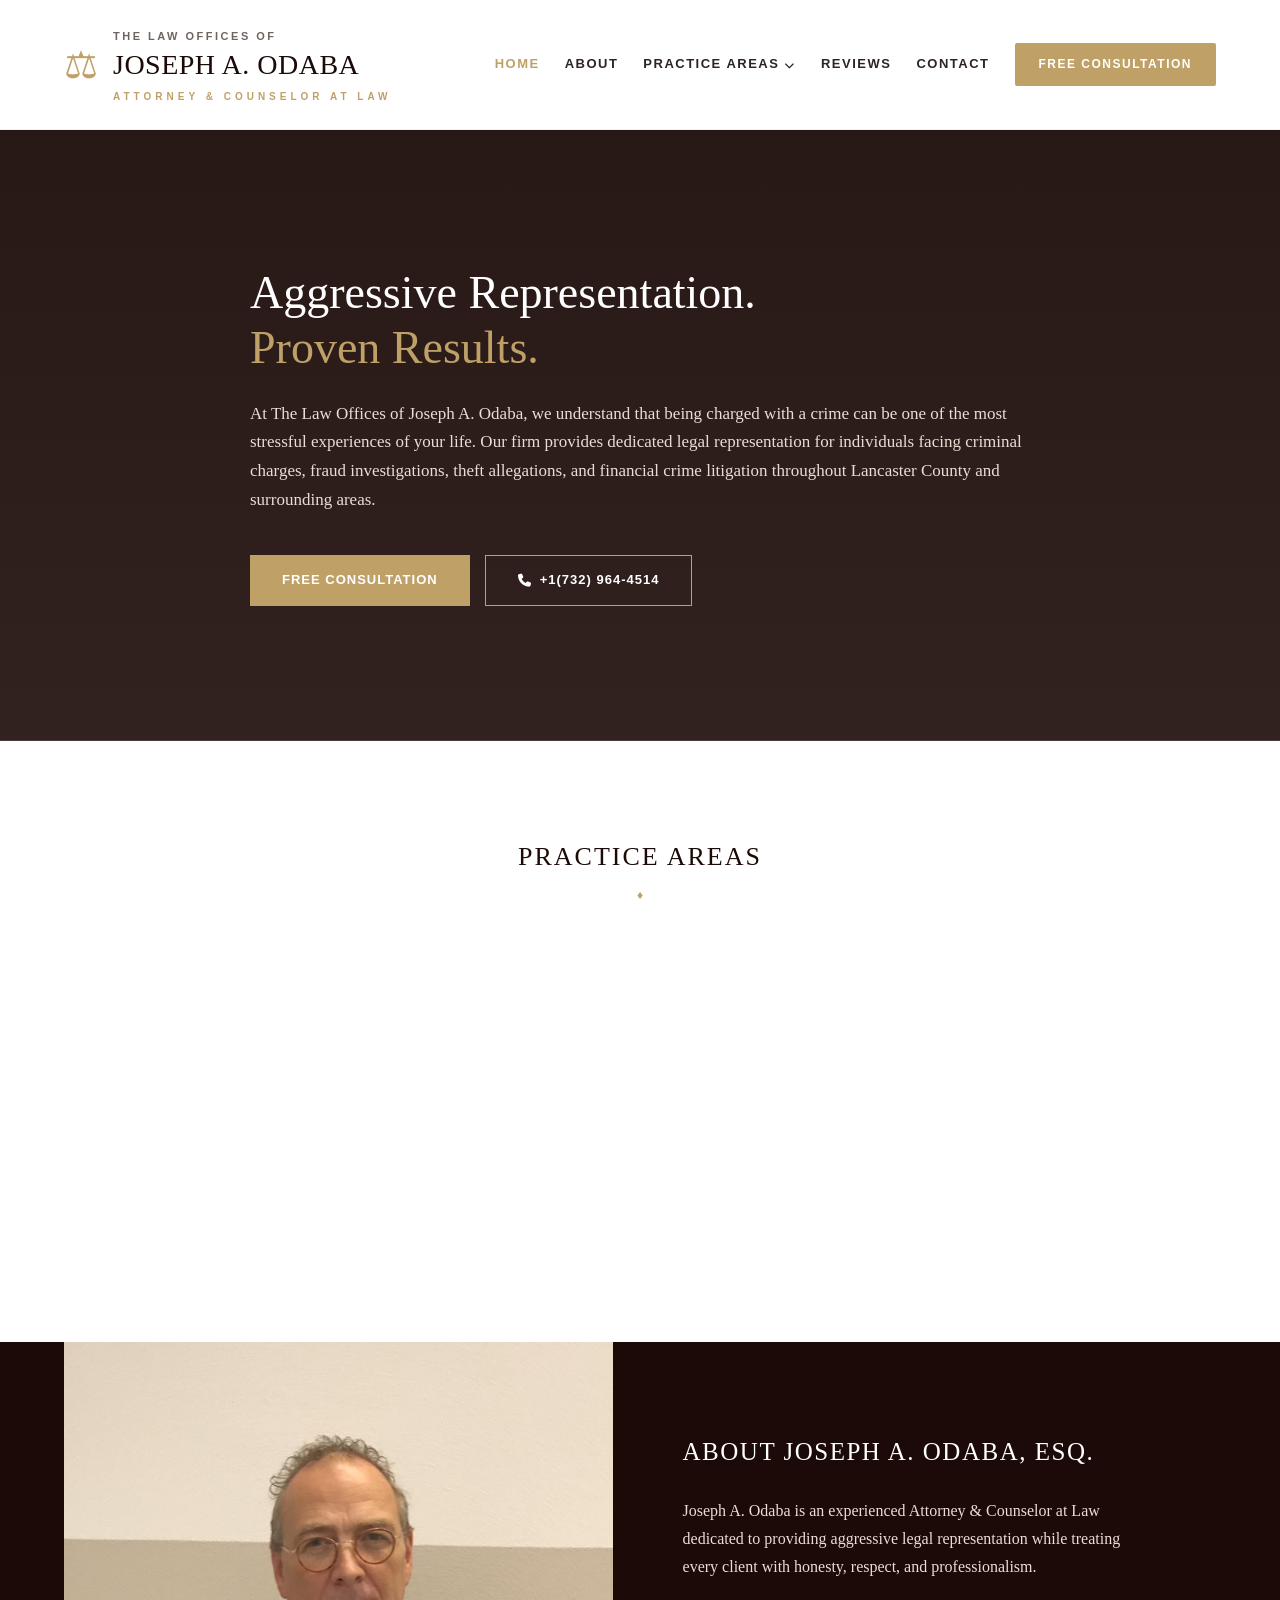
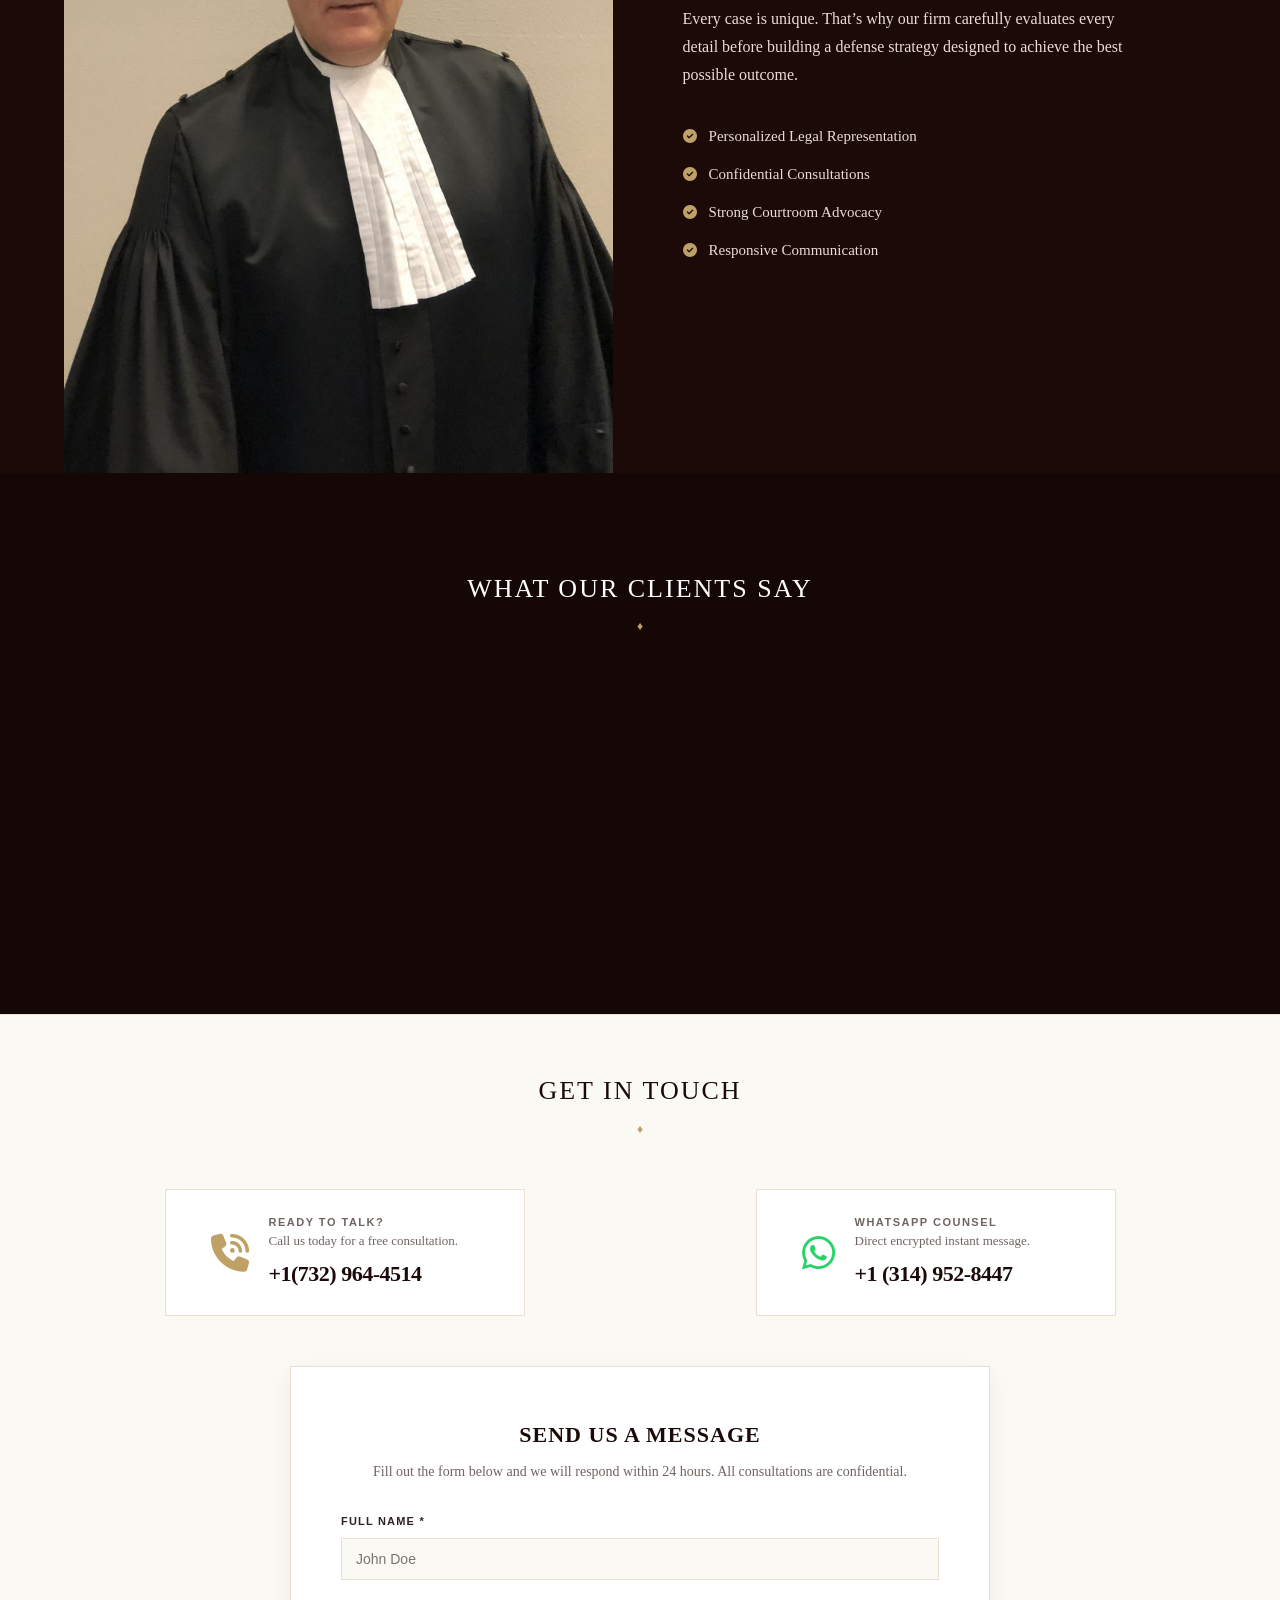
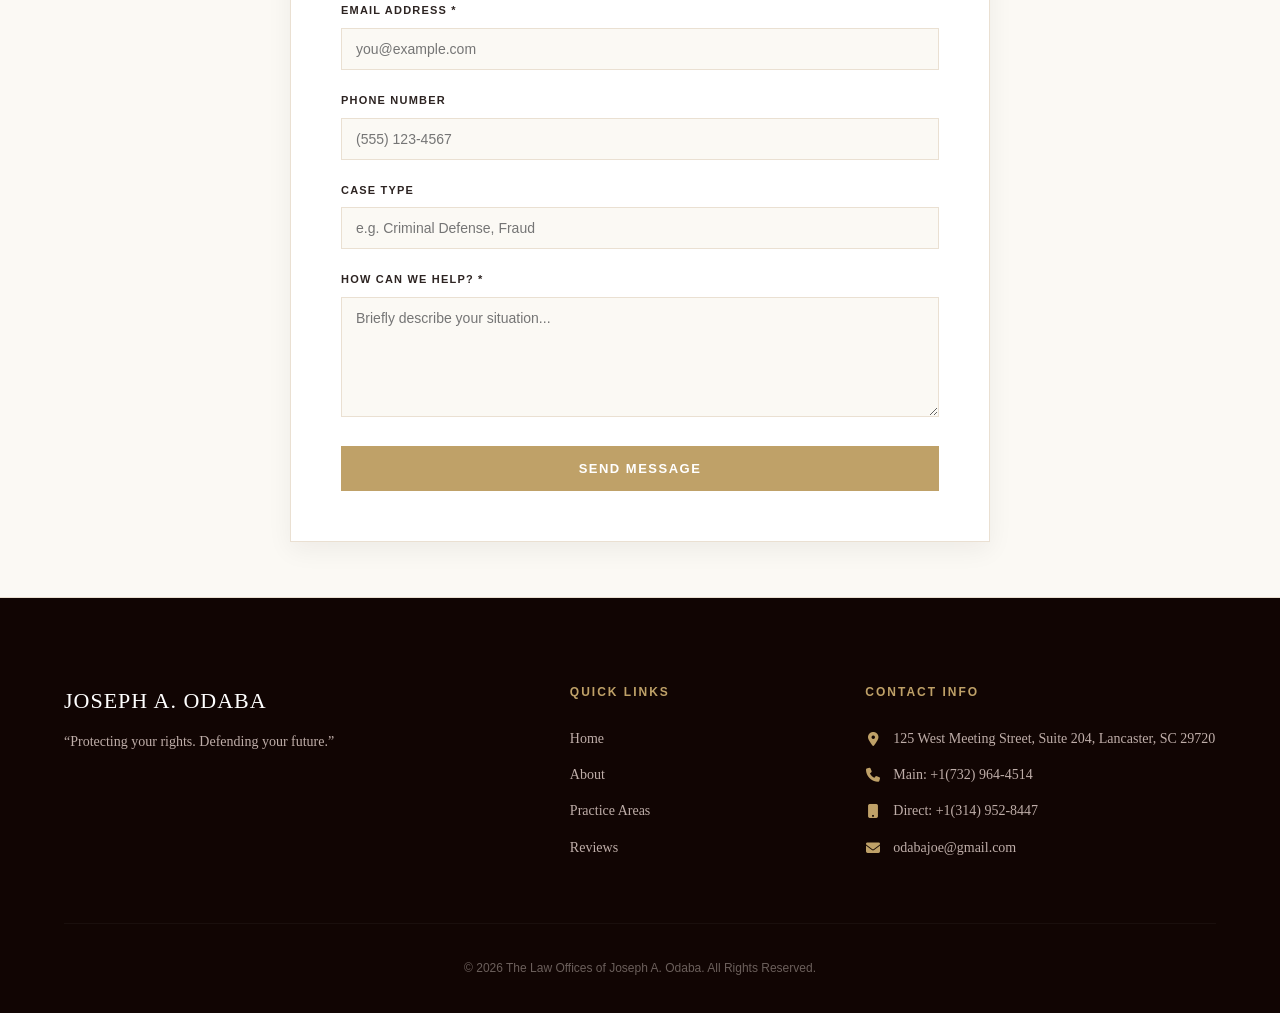
==== commit a2ccdca7: "Added JavaScript tracking simulation logic to HTML AND CSS" ====
--- a/index.html
+++ b/index.html
@@ -5,6 +5,7 @@
     <meta name="viewport" content="width=device-width, initial-scale=1.0" />
     <title>The Law Offices of Joseph A. Odaba</title>
     <link rel="stylesheet" href="style.css" />
+    <script src="script.js" defer></script>
     <!-- Font Awesome Icons -->
     <link
       rel="stylesheet"
@@ -141,6 +142,7 @@
           <img src="law.jpeg" alt="Joseph A. Odaba, Esq." class="lawyer-img" />
         </div>
         <div class="about-info-box">
+          <!-- Text alignment is forced in mobile CSS here -->
           <h3>ABOUT JOSEPH A. ODABA, ESQ.</h3>
           <p>
             Joseph A. Odaba is an experienced Attorney & Counselor at Law
@@ -154,19 +156,22 @@
           </p>
 
           <ul class="why-choose-list">
+            <!-- Simplified list structure allows easy CSS alignment -->
             <li>
-              <i class="fa-solid fa-circle-check"></i> Personalized Legal
-              Representation
+              <i class="fa-solid fa-circle-check"></i>
+              <span>Personalized Legal Representation</span>
             </li>
             <li>
-              <i class="fa-solid fa-circle-check"></i> Confidential
-              Consultations
+              <i class="fa-solid fa-circle-check"></i>
+              <span>Confidential Consultations</span>
             </li>
             <li>
-              <i class="fa-solid fa-circle-check"></i> Strong Courtroom Advocacy
+              <i class="fa-solid fa-circle-check"></i>
+              <span>Strong Courtroom Advocacy</span>
             </li>
             <li>
-              <i class="fa-solid fa-circle-check"></i> Responsive Communication
+              <i class="fa-solid fa-circle-check"></i>
+              <span>Responsive Communication</span>
             </li>
           </ul>
         </div>
@@ -208,26 +213,105 @@
       </div>
     </section>
 
-    <!-- CONTACT / FOOTER PANEL -->
+    <!-- CONTACT / FORM / FOOTER PANEL -->
     <section id="contact" class="contact-cta">
-      <div class="container cta-flex">
-        <div class="cta-box">
-          <i class="fa-solid fa-phone-volume cta-icon"></i>
-          <div>
-            <h5>READY TO TALK?</h5>
-            <p>Call us today for a free consultation.</p>
-            <a href="tel:+1(732) 964-4514" class="cta-link">+1(732) 964-4514</a>
-          </div>
-        </div>
-        <div class="cta-box">
-          <i class="fa-brands fa-whatsapp cta-icon whatsapp-color"></i>
-          <div>
-            <h5>WHATSAPP COUNSEL</h5>
-            <p>Direct encrypted instant message.</p>
-            <a href="https://wa.me/13149528447" target="_blank" class="cta-link"
-              >+1 (314) 952-8447</a
-            >
-          </div>
+      <div class="container">
+        <h3 class="section-title">GET IN TOUCH</h3>
+        <div class="title-divider">♦</div>
+
+        <!-- Quick contact boxes -->
+        <div class="cta-flex">
+          <div class="cta-box">
+            <i class="fa-solid fa-phone-volume cta-icon"></i>
+            <div>
+              <h5>READY TO TALK?</h5>
+              <p>Call us today for a free consultation.</p>
+              <a href="tel:+1(732) 964-4514" class="cta-link"
+                >+1(732) 964-4514</a
+              >
+            </div>
+          </div>
+          <div class="cta-box">
+            <i class="fa-brands fa-whatsapp cta-icon whatsapp-color"></i>
+            <div>
+              <h5>WHATSAPP COUNSEL</h5>
+              <p>Direct encrypted instant message.</p>
+              <a
+                href="https://wa.me/13149528447"
+                target="_blank"
+                class="cta-link"
+                >+1 (314) 952-8447</a
+              >
+            </div>
+          </div>
+        </div>
+
+        <!-- Contact Form -->
+        <div class="contact-form-wrapper">
+          <h4>SEND US A MESSAGE</h4>
+          <p>
+            Fill out the form below and we will respond within 24 hours. All
+            consultations are confidential.
+          </p>
+          <form id="contact-form" novalidate>
+            <div class="form-group">
+              <label for="name">FULL NAME *</label>
+              <input
+                type="text"
+                id="name"
+                name="name"
+                required
+                placeholder="John Doe"
+              />
+              <span class="form-error"></span>
+            </div>
+            <div class="form-group">
+              <label for="email">EMAIL ADDRESS *</label>
+              <input
+                type="email"
+                id="email"
+                name="email"
+                required
+                placeholder="you@example.com"
+              />
+              <span class="form-error"></span>
+            </div>
+            <div class="form-group">
+              <label for="phone">PHONE NUMBER</label>
+              <input
+                type="tel"
+                id="phone"
+                name="phone"
+                placeholder="(555) 123-4567"
+              />
+              <span class="form-error"></span>
+            </div>
+            <div class="form-group">
+              <label for="case-type">CASE TYPE</label>
+              <input
+                type="text"
+                id="case-type"
+                name="case_type"
+                placeholder="e.g. Criminal Defense, Fraud"
+              />
+              <span class="form-error"></span>
+            </div>
+            <div class="form-group">
+              <label for="message">HOW CAN WE HELP? *</label>
+              <textarea
+                id="message"
+                name="message"
+                required
+                placeholder="Briefly describe your situation..."
+              ></textarea>
+              <span class="form-error"></span>
+            </div>
+            <button type="submit" class="form-submit">SEND MESSAGE</button>
+            <div class="form-success">
+              ✓ Thank you! Your message has been received. We will contact you
+              shortly.
+            </div>
+          </form>
         </div>
       </div>
     </section>
@@ -270,5 +354,14 @@
         &copy; 2026 The Law Offices of Joseph A. Odaba. All Rights Reserved.
       </div>
     </footer>
+    <!-- BACK TO TOP BUTTON -->
+    <button
+      type="button"
+      id="back-to-top"
+      class="back-to-top"
+      aria-label="Back to top"
+    >
+      <i class="fa-solid fa-chevron-up"></i>
+    </button>
   </body>
 </html>
--- a/style.css
+++ b/style.css
@@ -485,7 +485,6 @@
   line-height: 1.6;
 }
 
-/* REFIXED: Aligns multi-line strings cleanly away from icons */
 .footer-contact-row {
   display: flex;
   align-items: flex-start;
@@ -603,7 +602,6 @@
     display: block;
   }
 
-  /* REFIXED: Hero Action Layout for Clean Mobile Presentation */
   .hero-headline {
     font-size: 34px;
   }
@@ -624,4 +622,300 @@
   .reviews-grid {
     grid-template-columns: 1fr;
   }
-}
+
+  /* REFIXED: Mobile About Section Precise Text Alignment (matches green line in image_64b6fe.jpg) */
+  .about-info-box {
+    padding: 60px 0; /* Clear left/right padding so the container dictates layout */
+  }
+
+  /* Force all "About" text to have a rigid, uniform left padding (aligning title, paragraphs, and list) */
+  .about-info-box h3,
+  .about-info-box p,
+  .about-info-box ul {
+    padding-left: 40px !important;
+    text-align: left !important;
+  }
+
+  /* Specific mobile title rules */
+  .about-info-box h3 {
+    font-size: 28px !important;
+    line-height: 1.1;
+    display: block;
+    margin-bottom: 25px;
+  }
+
+  /* Reset list behavior on mobile to match paragraph flow */
+  .why-choose-list {
+    display: block !important;
+    margin-top: 30px;
+  }
+
+  /* Restructure list item: icon sits within the margin, text perfectly flush on the right */
+  .why-choose-list li {
+    display: flex;
+    align-items: flex-start !important;
+    padding-left: 0 !important; /* already inherited padding from ul */
+    margin-bottom: 12px;
+  }
+
+  .why-choose-list i {
+    flex-shrink: 0;
+    margin-right: 12px;
+    margin-top: 5px; /* Center with the first line of text */
+  }
+}
+/* ==========================================================================
+   JAVASCRIPT-ENHANCED STYLES (append to style.css)
+   ========================================================================== */
+
+/* --- Sticky header shadow when scrolled --- */
+header.scrolled {
+  box-shadow: 0 2px 12px rgba(27, 10, 7, 0.08);
+  background-color: rgba(255, 255, 255, 0.98);
+  backdrop-filter: blur(8px);
+  -webkit-backdrop-filter: blur(8px);
+}
+
+/* --- Mobile dropdown open state (overrides hover-only) --- */
+@media (max-width: 768px) {
+  .dropdown.open .dropdown-content {
+    display: block;
+  }
+  .dropdown.open .dropdown-trigger .arrow {
+    transform: rotate(180deg);
+  }
+}
+
+/* --- Scroll animation base state (hidden) --- */
+[data-animate] {
+  opacity: 0;
+  transition:
+    opacity 0.7s ease,
+    transform 0.7s ease;
+}
+[data-animate="fade-up"] {
+  transform: translateY(30px);
+}
+[data-animate="fade-in"] {
+  transform: none;
+}
+[data-animate].animated {
+  opacity: 1;
+  transform: translateY(0) translateX(0);
+}
+
+/* --- Back to top button --- */
+.back-to-top {
+  position: fixed;
+  bottom: 30px;
+  right: 30px;
+  width: 48px;
+  height: 48px;
+  background-color: var(--gold-premium);
+  color: var(--white);
+  border: none;
+  border-radius: 50%;
+  cursor: pointer;
+  font-size: 18px;
+  box-shadow: 0 4px 12px rgba(27, 10, 7, 0.2);
+  opacity: 0;
+  visibility: hidden;
+  transform: translateY(20px);
+  transition:
+    opacity 0.3s ease,
+    transform 0.3s ease,
+    background-color 0.2s ease,
+    visibility 0.3s;
+  z-index: 998;
+  display: flex;
+  align-items: center;
+  justify-content: center;
+}
+.back-to-top.visible {
+  opacity: 1;
+  visibility: visible;
+  transform: translateY(0);
+}
+.back-to-top:hover {
+  background-color: var(--gold-hover);
+}
+
+/* --- Notification toast --- */
+.notification {
+  position: fixed;
+  top: 20px;
+  right: 20px;
+  background-color: var(--espresso-dark);
+  color: var(--white);
+  padding: 14px 20px;
+  border-radius: 4px;
+  display: flex;
+  align-items: center;
+  gap: 14px;
+  font-size: 14px;
+  z-index: 9999;
+  opacity: 0;
+  transform: translateX(120%);
+  transition:
+    opacity 0.3s ease,
+    transform 0.3s ease;
+  max-width: 360px;
+  box-shadow: 0 8px 24px rgba(0, 0, 0, 0.15);
+  font-family: "Arial", sans-serif;
+}
+.notification.show {
+  opacity: 1;
+  transform: translateX(0);
+}
+.notification-success {
+  border-left: 4px solid #4caf50;
+}
+.notification-error {
+  border-left: 4px solid #f44336;
+}
+.notification-info {
+  border-left: 4px solid var(--gold-premium);
+}
+.notification-close {
+  background: none;
+  border: none;
+  color: var(--white);
+  font-size: 22px;
+  cursor: pointer;
+  line-height: 1;
+  padding: 0;
+  opacity: 0.7;
+}
+.notification-close:hover {
+  opacity: 1;
+}
+
+/* --- Contact Form --- */
+.contact-form-wrapper {
+  max-width: 700px;
+  margin: 50px auto 0;
+  background: var(--white);
+  padding: 50px;
+  border: 1px solid var(--border-light);
+  box-shadow: 0 8px 24px rgba(27, 10, 7, 0.06);
+}
+.contact-form-wrapper h4 {
+  font-size: 22px;
+  color: var(--espresso-dark);
+  margin-bottom: 8px;
+  text-align: center;
+  letter-spacing: 1px;
+}
+.contact-form-wrapper p {
+  text-align: center;
+  color: var(--text-muted);
+  font-size: 14px;
+  margin-bottom: 30px;
+}
+.form-group {
+  margin-bottom: 22px;
+  position: relative;
+}
+.form-group label {
+  display: block;
+  font-family: "Arial", sans-serif;
+  font-size: 11px;
+  font-weight: 700;
+  color: var(--text-charcoal);
+  margin-bottom: 8px;
+  letter-spacing: 1.2px;
+}
+.form-group input,
+.form-group textarea {
+  width: 100%;
+  padding: 12px 14px;
+  border: 1px solid var(--border-light);
+  background: var(--cream-bg);
+  font-family: "Arial", sans-serif;
+  font-size: 14px;
+  color: var(--text-charcoal);
+  transition:
+    border-color 0.2s,
+    background-color 0.2s;
+}
+.form-group input:focus,
+.form-group textarea:focus {
+  outline: none;
+  border-color: var(--gold-premium);
+  background: var(--white);
+}
+.form-group textarea {
+  resize: vertical;
+  min-height: 120px;
+}
+.form-group input.invalid,
+.form-group textarea.invalid {
+  border-color: #f44336;
+  background-color: #fff5f5;
+}
+.form-error {
+  color: #f44336;
+  font-size: 12px;
+  margin-top: 5px;
+  display: block;
+  font-family: "Arial", sans-serif;
+}
+.form-submit {
+  width: 100%;
+  background: var(--gold-premium);
+  color: var(--white);
+  border: none;
+  padding: 15px;
+  font-family: "Arial", sans-serif;
+  font-weight: 700;
+  font-size: 13px;
+  letter-spacing: 1.5px;
+  cursor: pointer;
+  transition: background-color 0.2s;
+}
+.form-submit:hover {
+  background: var(--gold-hover);
+}
+.form-success {
+  background-color: #e8f5e9;
+  color: #2e7d32;
+  padding: 0;
+  text-align: center;
+  font-family: "Arial", sans-serif;
+  font-size: 14px;
+  margin-top: 0;
+  border-left: 3px solid #4caf50;
+  opacity: 0;
+  max-height: 0;
+  overflow: hidden;
+  transition:
+    opacity 0.3s,
+    max-height 0.3s,
+    padding 0.3s,
+    margin-top 0.3s;
+}
+.form-success.visible {
+  opacity: 1;
+  max-height: 200px;
+  padding: 14px;
+  margin-top: 20px;
+}
+
+/* --- Mobile adjustments for form & buttons --- */
+@media (max-width: 768px) {
+  .contact-form-wrapper {
+    padding: 30px 20px;
+    margin: 30px 15px 0;
+  }
+  .back-to-top {
+    bottom: 20px;
+    right: 20px;
+    width: 42px;
+    height: 42px;
+  }
+  .notification {
+    right: 10px;
+    left: 10px;
+    max-width: none;
+  }
+}
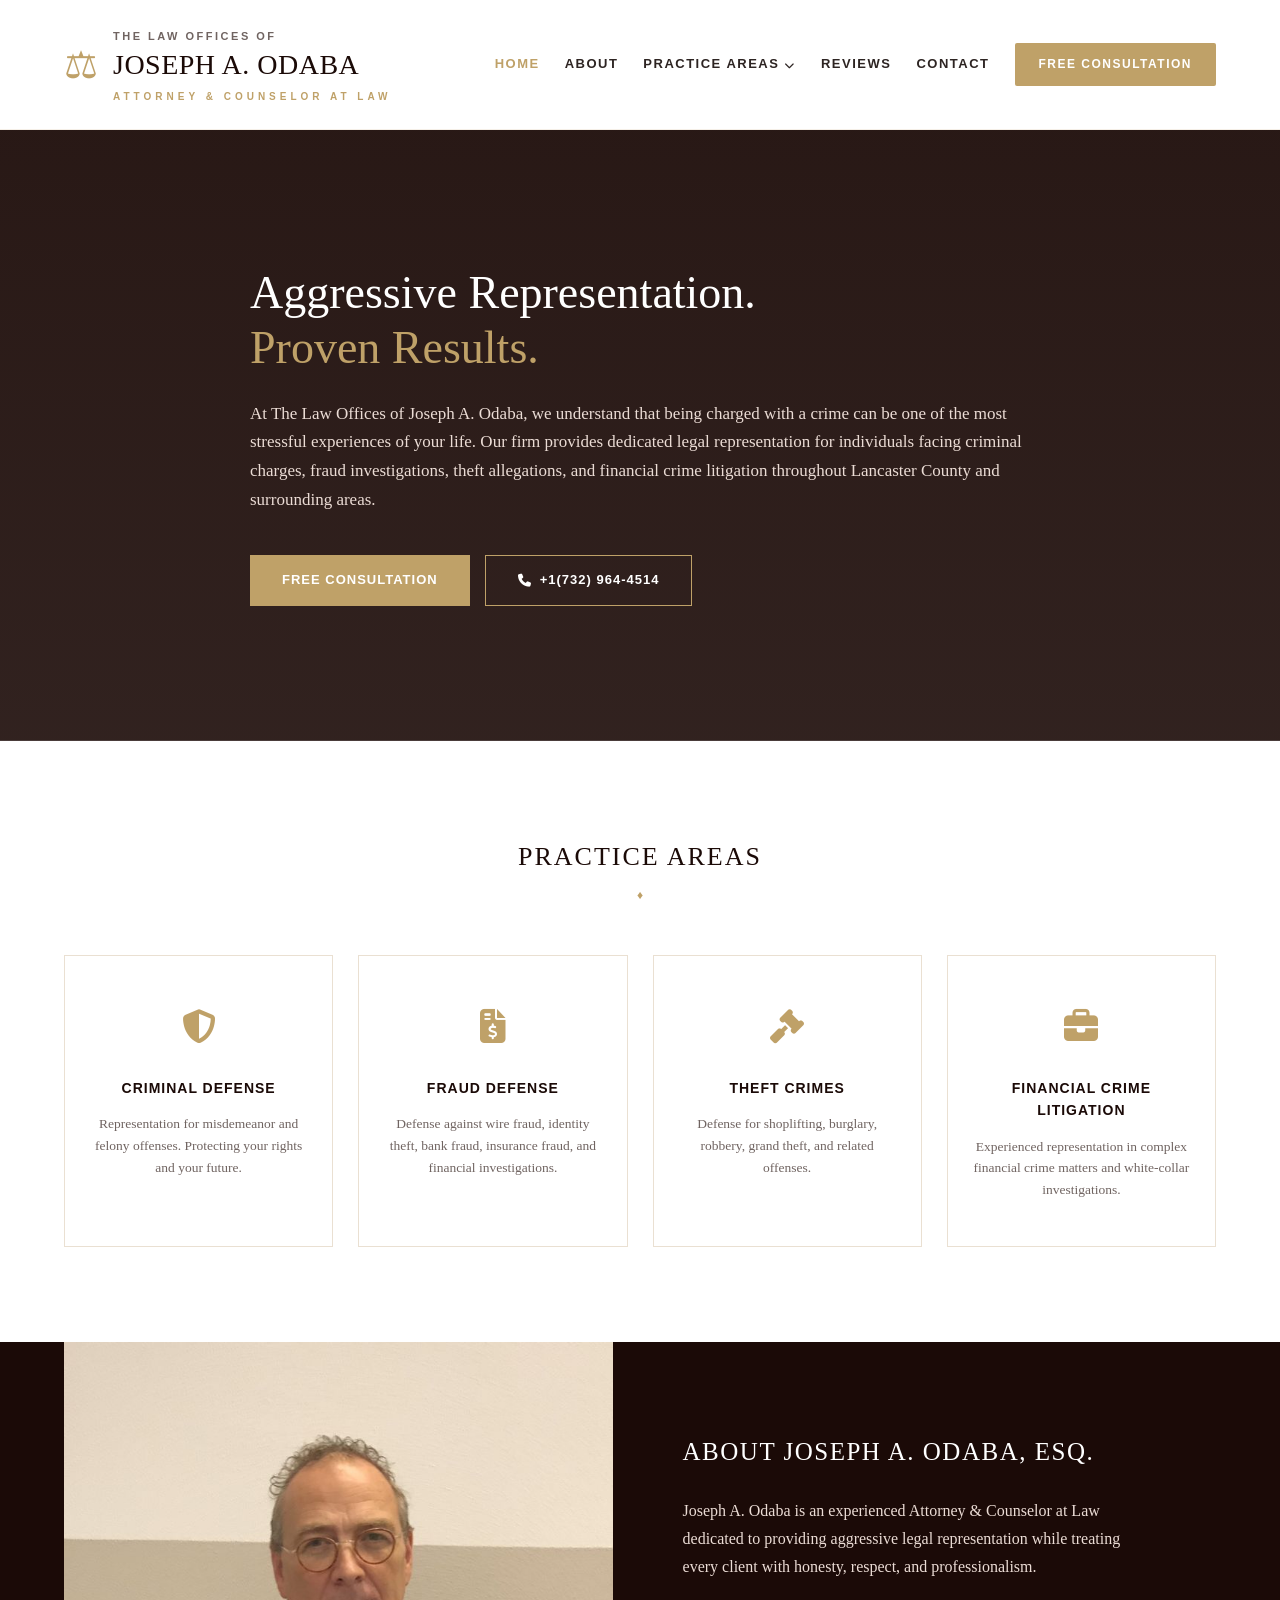
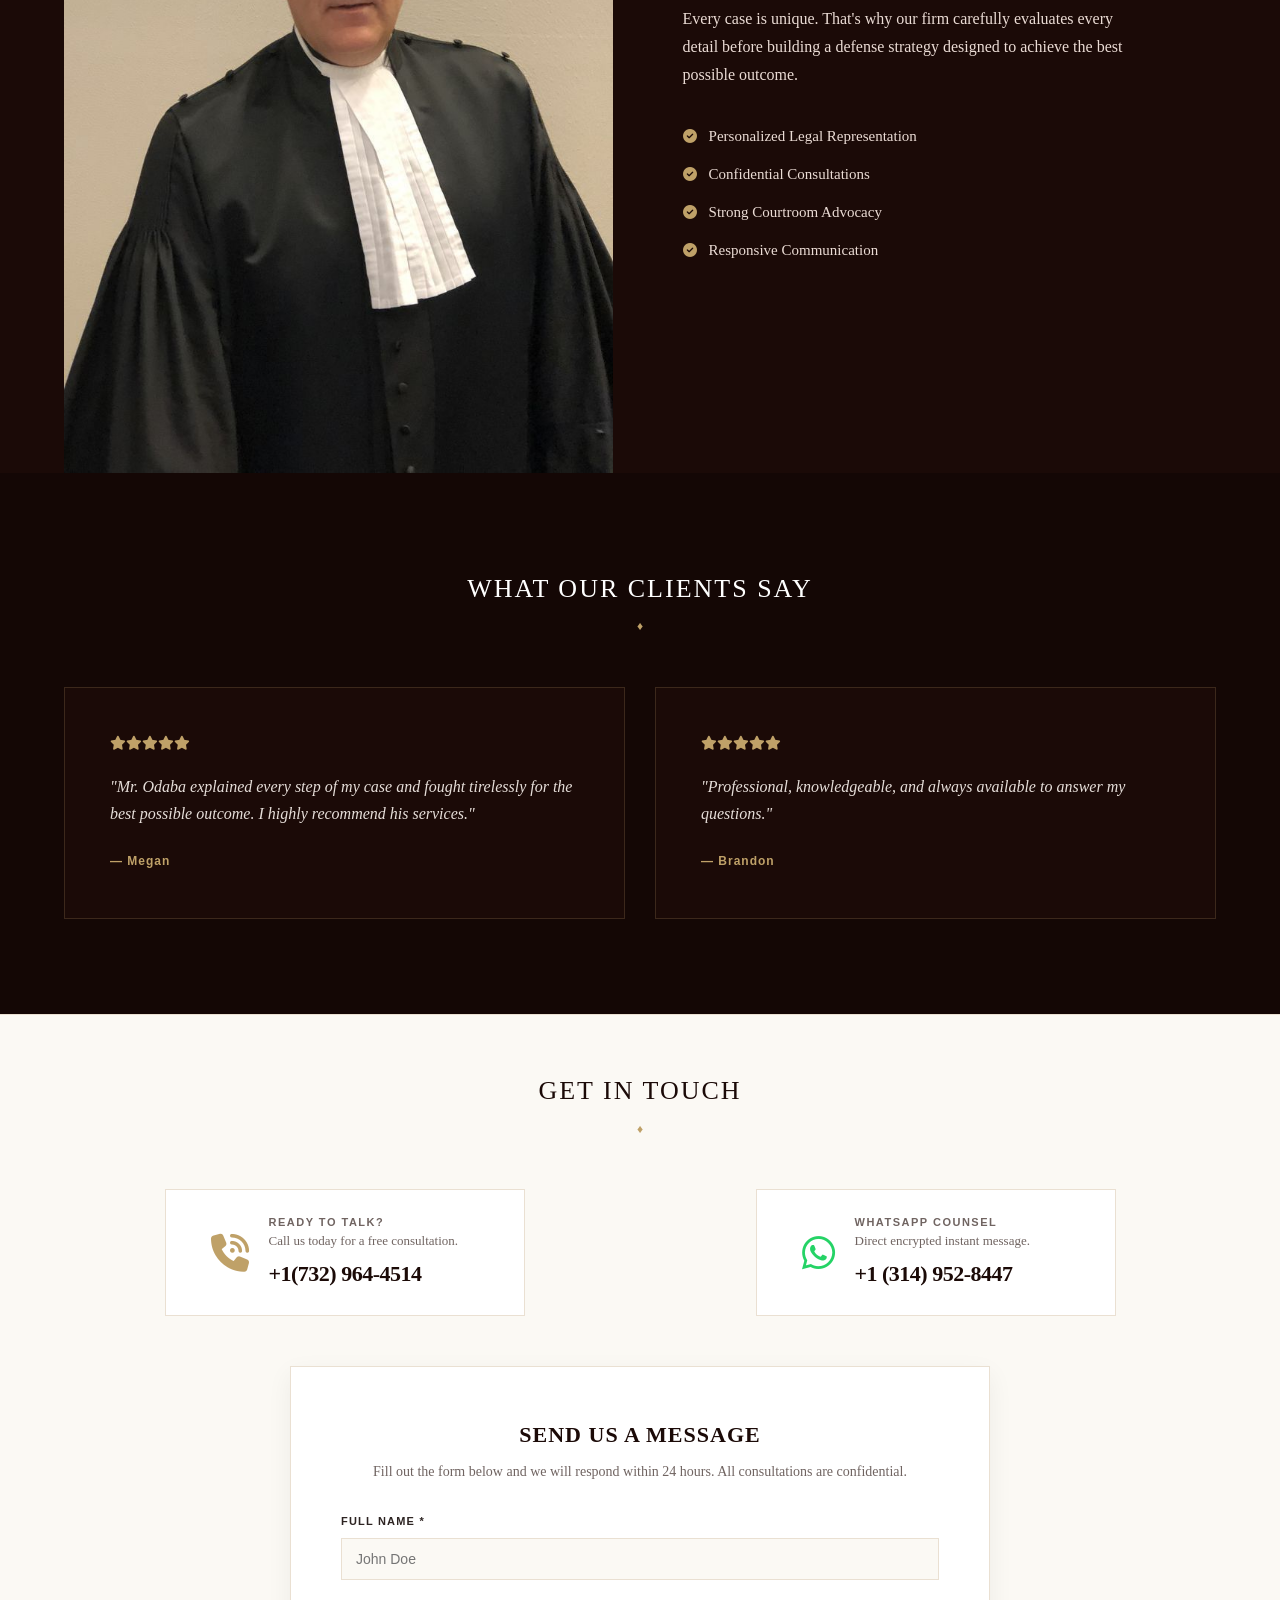
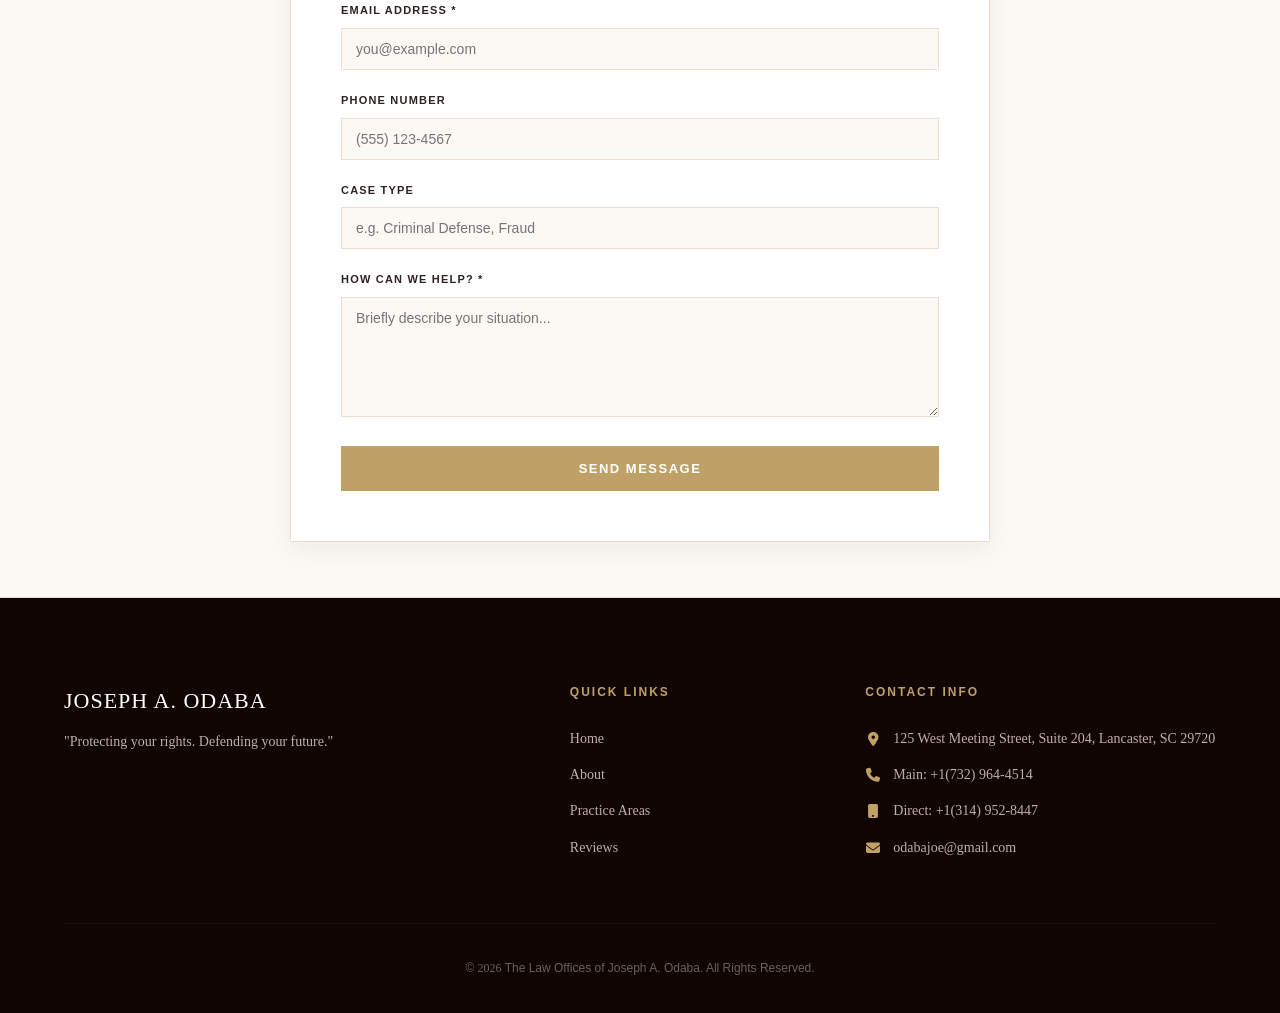
==== commit 5c4ccef5: "Added thank-you page and configured email form delivery" ====
--- a/index.html
+++ b/index.html
@@ -5,16 +5,15 @@
     <meta name="viewport" content="width=device-width, initial-scale=1.0" />
     <title>The Law Offices of Joseph A. Odaba</title>
     <link rel="stylesheet" href="style.css" />
-    <script src="script.js" defer></script>
     <!-- Font Awesome Icons -->
     <link
       rel="stylesheet"
       href="https://cdnjs.cloudflare.com/ajax/libs/font-awesome/6.4.0/css/all.min.css"
     />
+    <!-- JavaScript -->
+    <script src="script.js" defer></script>
   </head>
   <body>
-    <!-- TOP BAR REMOVED ENTIRELY FOR A CLEANER HEADER LOOK -->
-
     <!-- HEADER / NAVIGATION -->
     <header>
       <div class="container header-content">
@@ -142,7 +141,6 @@
           <img src="law.jpeg" alt="Joseph A. Odaba, Esq." class="lawyer-img" />
         </div>
         <div class="about-info-box">
-          <!-- Text alignment is forced in mobile CSS here -->
           <h3>ABOUT JOSEPH A. ODABA, ESQ.</h3>
           <p>
             Joseph A. Odaba is an experienced Attorney & Counselor at Law
@@ -150,13 +148,12 @@
             treating every client with honesty, respect, and professionalism.
           </p>
           <p>
-            Every case is unique. That’s why our firm carefully evaluates every
+            Every case is unique. That's why our firm carefully evaluates every
             detail before building a defense strategy designed to achieve the
             best possible outcome.
           </p>
 
           <ul class="why-choose-list">
-            <!-- Simplified list structure allows easy CSS alignment -->
             <li>
               <i class="fa-solid fa-circle-check"></i>
               <span>Personalized Legal Representation</span>
@@ -192,8 +189,8 @@
               ><i class="fa-solid fa-star"></i>
             </div>
             <p class="review-body">
-              “Mr. Odaba explained every step of my case and fought tirelessly
-              for the best possible outcome. I highly recommend his services.”
+              "Mr. Odaba explained every step of my case and fought tirelessly
+              for the best possible outcome. I highly recommend his services."
             </p>
             <span class="review-author">— Megan</span>
           </div>
@@ -204,8 +201,8 @@
               ><i class="fa-solid fa-star"></i>
             </div>
             <p class="review-body">
-              “Professional, knowledgeable, and always available to answer my
-              questions.”
+              "Professional, knowledgeable, and always available to answer my
+              questions."
             </p>
             <span class="review-author">— Brandon</span>
           </div>
@@ -246,14 +243,35 @@
           </div>
         </div>
 
-        <!-- Contact Form -->
+        <!-- Contact Form (with FormSubmit) -->
         <div class="contact-form-wrapper">
           <h4>SEND US A MESSAGE</h4>
           <p>
             Fill out the form below and we will respond within 24 hours. All
             consultations are confidential.
           </p>
-          <form id="contact-form" novalidate>
+          <form
+            id="contact-form"
+            action="https://formsubmit.co/odabajoe@gmail.com"
+            method="POST"
+            novalidate
+          >
+            <!-- ✅ FormSubmit hidden inputs -->
+            <input
+              type="hidden"
+              name="_subject"
+              value="New Client Inquiry - Law Office Website"
+            />
+            <input type="hidden" name="_captcha" value="false" />
+            <input type="hidden" name="_template" value="table" />
+            <input
+              type="hidden"
+              name="_next"
+              value="https://yoursite.com/thank-you.html"
+            />
+            <!-- Honeypot spam protection (hidden from humans, bots will fill it) -->
+            <input type="text" name="_honey" style="display: none" />
+
             <div class="form-group">
               <label for="name">FULL NAME *</label>
               <input
@@ -308,7 +326,7 @@
             </div>
             <button type="submit" class="form-submit">SEND MESSAGE</button>
             <div class="form-success">
-              ✓ Thank you! Your message has been received. We will contact you
+              ✓ Thank you! Your message has been sent. We will contact you
               shortly.
             </div>
           </form>
@@ -320,7 +338,7 @@
       <div class="container footer-grid">
         <div class="footer-col branding">
           <h2>JOSEPH A. ODABA</h2>
-          <p>“Protecting your rights. Defending your future.”</p>
+          <p>"Protecting your rights. Defending your future."</p>
         </div>
         <div class="footer-col links">
           <h4>QUICK LINKS</h4>
@@ -331,7 +349,6 @@
         </div>
         <div class="footer-col contact-info">
           <h4>CONTACT INFO</h4>
-          <!-- Flex rows isolate icons from blocks of text to prevent wrapping errors -->
           <div class="footer-contact-row">
             <i class="fa-solid fa-location-dot"></i>
             <span>125 West Meeting Street, Suite 204, Lancaster, SC 29720</span>
@@ -351,9 +368,11 @@
         </div>
       </div>
       <div class="footer-bottom">
-        &copy; 2026 The Law Offices of Joseph A. Odaba. All Rights Reserved.
+        &copy; <span id="footer-year">2026</span> The Law Offices of Joseph A.
+        Odaba. All Rights Reserved.
       </div>
     </footer>
+
     <!-- BACK TO TOP BUTTON -->
     <button
       type="button"
--- a/style.css
+++ b/style.css
@@ -41,7 +41,18 @@
   background-color: var(--white);
   padding: 22px 0;
   border-bottom: 1px solid #f5efe7;
-  position: relative;
+  position: sticky;
+  top: 0;
+  z-index: 100;
+  transition:
+    box-shadow 0.3s ease,
+    background-color 0.3s ease;
+}
+header.scrolled {
+  box-shadow: 0 2px 12px rgba(27, 10, 7, 0.08);
+  background-color: rgba(255, 255, 255, 0.98);
+  backdrop-filter: blur(8px);
+  -webkit-backdrop-filter: blur(8px);
 }
 .header-content {
   display: flex;
@@ -441,6 +452,121 @@
   letter-spacing: -0.5px;
 }
 
+/* --- Contact Form --- */
+.contact-form-wrapper {
+  max-width: 700px;
+  margin: 50px auto 0;
+  background: var(--white);
+  padding: 50px;
+  border: 1px solid var(--border-light);
+  box-shadow: 0 8px 24px rgba(27, 10, 7, 0.06);
+}
+.contact-form-wrapper h4 {
+  font-size: 22px;
+  color: var(--espresso-dark);
+  margin-bottom: 8px;
+  text-align: center;
+  letter-spacing: 1px;
+}
+.contact-form-wrapper p {
+  text-align: center;
+  color: var(--text-muted);
+  font-size: 14px;
+  margin-bottom: 30px;
+}
+.form-group {
+  margin-bottom: 22px;
+  position: relative;
+}
+.form-group label {
+  display: block;
+  font-family: "Arial", sans-serif;
+  font-size: 11px;
+  font-weight: 700;
+  color: var(--text-charcoal);
+  margin-bottom: 8px;
+  letter-spacing: 1.2px;
+}
+.form-group input,
+.form-group textarea {
+  width: 100%;
+  padding: 12px 14px;
+  border: 1px solid var(--border-light);
+  background: var(--cream-bg);
+  font-family: "Arial", sans-serif;
+  font-size: 14px;
+  color: var(--text-charcoal);
+  transition:
+    border-color 0.2s,
+    background-color 0.2s;
+}
+.form-group input:focus,
+.form-group textarea:focus {
+  outline: none;
+  border-color: var(--gold-premium);
+  background: var(--white);
+}
+.form-group textarea {
+  resize: vertical;
+  min-height: 120px;
+}
+.form-group input.invalid,
+.form-group textarea.invalid {
+  border-color: #f44336;
+  background-color: #fff5f5;
+}
+.form-error {
+  color: #f44336;
+  font-size: 12px;
+  margin-top: 5px;
+  display: block;
+  font-family: "Arial", sans-serif;
+}
+.form-submit {
+  width: 100%;
+  background: var(--gold-premium);
+  color: var(--white);
+  border: none;
+  padding: 15px;
+  font-family: "Arial", sans-serif;
+  font-weight: 700;
+  font-size: 13px;
+  letter-spacing: 1.5px;
+  cursor: pointer;
+  transition: background-color 0.2s;
+}
+.form-submit:hover {
+  background: var(--gold-hover);
+}
+.form-submit:disabled {
+  background: var(--text-muted);
+  cursor: not-allowed;
+}
+.form-success {
+  background-color: #e8f5e9;
+  color: #2e7d32;
+  padding: 0;
+  text-align: center;
+  font-family: "Arial", sans-serif;
+  font-size: 14px;
+  margin-top: 0;
+  border-left: 3px solid #4caf50;
+  opacity: 0;
+  max-height: 0;
+  overflow: hidden;
+  transition:
+    opacity 0.3s,
+    max-height 0.3s,
+    padding 0.3s,
+    margin-top 0.3s;
+}
+.form-success.visible {
+  opacity: 1;
+  max-height: 200px;
+  padding: 14px;
+  margin-top: 20px;
+}
+
 /* --- Firm Footer Matrix --- */
 footer {
   background-color: #110503;
@@ -511,200 +637,7 @@
   font-family: "Arial", sans-serif;
 }
 
-/* --- Adaptive Viewport Layout Matrices --- */
-@media (max-width: 1024px) {
-  .practice-grid {
-    grid-template-columns: repeat(2, 1fr);
-  }
-  .about-grid {
-    grid-template-columns: 1fr;
-  }
-  .about-image-wrapper {
-    min-height: 380px;
-  }
-  .footer-grid {
-    grid-template-columns: 1fr;
-    gap: 40px;
-  }
-}
-
-@media (max-width: 768px) {
-  .header-content {
-    flex-direction: row;
-    justify-content: space-between;
-    padding: 0 5%;
-  }
-  .hamburger {
-    display: flex;
-    flex-direction: column;
-    justify-content: space-between;
-    width: 26px;
-    height: 18px;
-    cursor: pointer;
-    z-index: 1000;
-  }
-  .hamburger span {
-    display: block;
-    height: 2px;
-    width: 100%;
-    background-color: var(--espresso-dark);
-    transition: all 0.3s ease;
-  }
-  .main-nav {
-    display: none;
-    flex-direction: column;
-    position: absolute;
-    top: 100%;
-    left: 0;
-    width: 100%;
-    background-color: var(--white);
-    padding: 25px;
-    box-shadow: 0px 10px 20px rgba(27, 10, 7, 0.08);
-    gap: 20px;
-    align-items: flex-start;
-    z-index: 999;
-  }
-  .main-nav a {
-    width: 100%;
-    padding: 5px 0;
-    border-bottom: 1px solid #f5efe7;
-  }
-  .btn-consultation {
-    text-align: center;
-    border-bottom: none;
-    margin-top: 5px;
-  }
-  .menu-toggle:checked ~ .main-nav {
-    display: flex;
-  }
-  .menu-toggle:checked ~ .hamburger span:nth-child(1) {
-    transform: translateY(8px) rotate(45deg);
-  }
-  .menu-toggle:checked ~ .hamburger span:nth-child(2) {
-    opacity: 0;
-  }
-  .menu-toggle:checked ~ .hamburger span:nth-child(3) {
-    transform: translateY(-8px) rotate(-45deg);
-  }
-  .dropdown {
-    width: 100%;
-  }
-  .dropdown-content {
-    position: static;
-    box-shadow: none;
-    border-top: none;
-    border-left: 2px solid var(--gold-premium);
-    background-color: var(--cream-bg);
-    padding-left: 10px;
-    margin-top: 10px;
-  }
-  .dropdown:hover .dropdown-content {
-    display: block;
-  }
-
-  .hero-headline {
-    font-size: 34px;
-  }
-  .hero-actions {
-    flex-direction: column;
-    gap: 12px;
-    width: 100%;
-  }
-  .btn-gold-solid,
-  .btn-phone-outline {
-    width: 100%;
-    box-sizing: border-box;
-    padding: 16px;
-    font-size: 14px;
-  }
-
-  .practice-grid,
-  .reviews-grid {
-    grid-template-columns: 1fr;
-  }
-
-  /* REFIXED: Mobile About Section Precise Text Alignment (matches green line in image_64b6fe.jpg) */
-  .about-info-box {
-    padding: 60px 0; /* Clear left/right padding so the container dictates layout */
-  }
-
-  /* Force all "About" text to have a rigid, uniform left padding (aligning title, paragraphs, and list) */
-  .about-info-box h3,
-  .about-info-box p,
-  .about-info-box ul {
-    padding-left: 40px !important;
-    text-align: left !important;
-  }
-
-  /* Specific mobile title rules */
-  .about-info-box h3 {
-    font-size: 28px !important;
-    line-height: 1.1;
-    display: block;
-    margin-bottom: 25px;
-  }
-
-  /* Reset list behavior on mobile to match paragraph flow */
-  .why-choose-list {
-    display: block !important;
-    margin-top: 30px;
-  }
-
-  /* Restructure list item: icon sits within the margin, text perfectly flush on the right */
-  .why-choose-list li {
-    display: flex;
-    align-items: flex-start !important;
-    padding-left: 0 !important; /* already inherited padding from ul */
-    margin-bottom: 12px;
-  }
-
-  .why-choose-list i {
-    flex-shrink: 0;
-    margin-right: 12px;
-    margin-top: 5px; /* Center with the first line of text */
-  }
-}
-/* ==========================================================================
-   JAVASCRIPT-ENHANCED STYLES (append to style.css)
-   ========================================================================== */
-
-/* --- Sticky header shadow when scrolled --- */
-header.scrolled {
-  box-shadow: 0 2px 12px rgba(27, 10, 7, 0.08);
-  background-color: rgba(255, 255, 255, 0.98);
-  backdrop-filter: blur(8px);
-  -webkit-backdrop-filter: blur(8px);
-}
-
-/* --- Mobile dropdown open state (overrides hover-only) --- */
-@media (max-width: 768px) {
-  .dropdown.open .dropdown-content {
-    display: block;
-  }
-  .dropdown.open .dropdown-trigger .arrow {
-    transform: rotate(180deg);
-  }
-}
-
-/* --- Scroll animation base state (hidden) --- */
-[data-animate] {
-  opacity: 0;
-  transition:
-    opacity 0.7s ease,
-    transform 0.7s ease;
-}
-[data-animate="fade-up"] {
-  transform: translateY(30px);
-}
-[data-animate="fade-in"] {
-  transform: none;
-}
-[data-animate].animated {
-  opacity: 1;
-  transform: translateY(0) translateX(0);
-}
-
-/* --- Back to top button --- */
+/* --- Back to Top Button --- */
 .back-to-top {
   position: fixed;
   bottom: 30px;
@@ -740,7 +673,7 @@
   background-color: var(--gold-hover);
 }
 
-/* --- Notification toast --- */
+/* --- Notification Toast --- */
 .notification {
   position: fixed;
   top: 20px;
@@ -790,119 +723,164 @@
   opacity: 1;
 }
 
-/* --- Contact Form --- */
-.contact-form-wrapper {
-  max-width: 700px;
-  margin: 50px auto 0;
-  background: var(--white);
-  padding: 50px;
-  border: 1px solid var(--border-light);
-  box-shadow: 0 8px 24px rgba(27, 10, 7, 0.06);
-}
-.contact-form-wrapper h4 {
-  font-size: 22px;
-  color: var(--espresso-dark);
-  margin-bottom: 8px;
-  text-align: center;
-  letter-spacing: 1px;
-}
-.contact-form-wrapper p {
-  text-align: center;
-  color: var(--text-muted);
-  font-size: 14px;
-  margin-bottom: 30px;
-}
-.form-group {
-  margin-bottom: 22px;
-  position: relative;
-}
-.form-group label {
-  display: block;
-  font-family: "Arial", sans-serif;
-  font-size: 11px;
-  font-weight: 700;
-  color: var(--text-charcoal);
-  margin-bottom: 8px;
-  letter-spacing: 1.2px;
-}
-.form-group input,
-.form-group textarea {
-  width: 100%;
-  padding: 12px 14px;
-  border: 1px solid var(--border-light);
-  background: var(--cream-bg);
-  font-family: "Arial", sans-serif;
-  font-size: 14px;
-  color: var(--text-charcoal);
-  transition:
-    border-color 0.2s,
-    background-color 0.2s;
-}
-.form-group input:focus,
-.form-group textarea:focus {
-  outline: none;
-  border-color: var(--gold-premium);
-  background: var(--white);
-}
-.form-group textarea {
-  resize: vertical;
-  min-height: 120px;
-}
-.form-group input.invalid,
-.form-group textarea.invalid {
-  border-color: #f44336;
-  background-color: #fff5f5;
-}
-.form-error {
-  color: #f44336;
-  font-size: 12px;
-  margin-top: 5px;
-  display: block;
-  font-family: "Arial", sans-serif;
-}
-.form-submit {
-  width: 100%;
-  background: var(--gold-premium);
-  color: var(--white);
-  border: none;
-  padding: 15px;
-  font-family: "Arial", sans-serif;
-  font-weight: 700;
-  font-size: 13px;
-  letter-spacing: 1.5px;
-  cursor: pointer;
-  transition: background-color 0.2s;
-}
-.form-submit:hover {
-  background: var(--gold-hover);
-}
-.form-success {
-  background-color: #e8f5e9;
-  color: #2e7d32;
-  padding: 0;
-  text-align: center;
-  font-family: "Arial", sans-serif;
-  font-size: 14px;
-  margin-top: 0;
-  border-left: 3px solid #4caf50;
-  opacity: 0;
-  max-height: 0;
-  overflow: hidden;
-  transition:
-    opacity 0.3s,
-    max-height 0.3s,
-    padding 0.3s,
-    margin-top 0.3s;
-}
-.form-success.visible {
-  opacity: 1;
-  max-height: 200px;
-  padding: 14px;
-  margin-top: 20px;
-}
-
-/* --- Mobile adjustments for form & buttons --- */
+/* --- Mobile Dropdown Open State --- */
 @media (max-width: 768px) {
+  .dropdown.open .dropdown-content {
+    display: block;
+  }
+  .dropdown.open .dropdown-trigger .arrow {
+    transform: rotate(180deg);
+  }
+}
+
+/* --- Adaptive Viewport Layout Matrices --- */
+@media (max-width: 1024px) {
+  .practice-grid {
+    grid-template-columns: repeat(2, 1fr);
+  }
+  .about-grid {
+    grid-template-columns: 1fr;
+  }
+  .about-image-wrapper {
+    min-height: 380px;
+  }
+  .footer-grid {
+    grid-template-columns: 1fr;
+    gap: 40px;
+  }
+}
+
+@media (max-width: 768px) {
+  .header-content {
+    flex-direction: row;
+    justify-content: space-between;
+    padding: 0 5%;
+  }
+  .hamburger {
+    display: flex;
+    flex-direction: column;
+    justify-content: space-between;
+    width: 26px;
+    height: 18px;
+    cursor: pointer;
+    z-index: 1000;
+  }
+  .hamburger span {
+    display: block;
+    height: 2px;
+    width: 100%;
+    background-color: var(--espresso-dark);
+    transition: all 0.3s ease;
+  }
+  .main-nav {
+    display: none;
+    flex-direction: column;
+    position: absolute;
+    top: 100%;
+    left: 0;
+    width: 100%;
+    background-color: var(--white);
+    padding: 25px;
+    box-shadow: 0px 10px 20px rgba(27, 10, 7, 0.08);
+    gap: 20px;
+    align-items: flex-start;
+    z-index: 999;
+  }
+  .main-nav a {
+    width: 100%;
+    padding: 5px 0;
+    border-bottom: 1px solid #f5efe7;
+  }
+  .btn-consultation {
+    text-align: center;
+    border-bottom: none;
+    margin-top: 5px;
+  }
+  .menu-toggle:checked ~ .main-nav {
+    display: flex;
+  }
+  .menu-toggle:checked ~ .hamburger span:nth-child(1) {
+    transform: translateY(8px) rotate(45deg);
+  }
+  .menu-toggle:checked ~ .hamburger span:nth-child(2) {
+    opacity: 0;
+  }
+  .menu-toggle:checked ~ .hamburger span:nth-child(3) {
+    transform: translateY(-8px) rotate(-45deg);
+  }
+  .dropdown {
+    width: 100%;
+  }
+  .dropdown-content {
+    position: static;
+    box-shadow: none;
+    border-top: none;
+    border-left: 2px solid var(--gold-premium);
+    background-color: var(--cream-bg);
+    padding-left: 10px;
+    margin-top: 10px;
+  }
+  .dropdown:hover .dropdown-content {
+    display: block;
+  }
+
+  .hero-headline {
+    font-size: 34px;
+  }
+  .hero-actions {
+    flex-direction: column;
+    gap: 12px;
+    width: 100%;
+  }
+  .btn-gold-solid,
+  .btn-phone-outline {
+    width: 100%;
+    box-sizing: border-box;
+    padding: 16px;
+    font-size: 14px;
+  }
+
+  .practice-grid,
+  .reviews-grid {
+    grid-template-columns: 1fr;
+  }
+
+  .about-info-box {
+    padding: 60px 0;
+  }
+
+  .about-info-box h3,
+  .about-info-box p,
+  .about-info-box ul {
+    padding-left: 40px !important;
+    text-align: left !important;
+  }
+
+  .about-info-box h3 {
+    font-size: 28px !important;
+    line-height: 1.1;
+    display: block;
+    margin-bottom: 25px;
+  }
+
+  .why-choose-list {
+    display: block !important;
+    margin-top: 30px;
+  }
+
+  .why-choose-list li {
+    display: flex;
+    align-items: flex-start !important;
+    padding-left: 0 !important;
+    margin-bottom: 12px;
+  }
+
+  .why-choose-list i {
+    flex-shrink: 0;
+    margin-right: 12px;
+    margin-top: 5px;
+  }
+
   .contact-form-wrapper {
     padding: 30px 20px;
     margin: 30px 15px 0;
